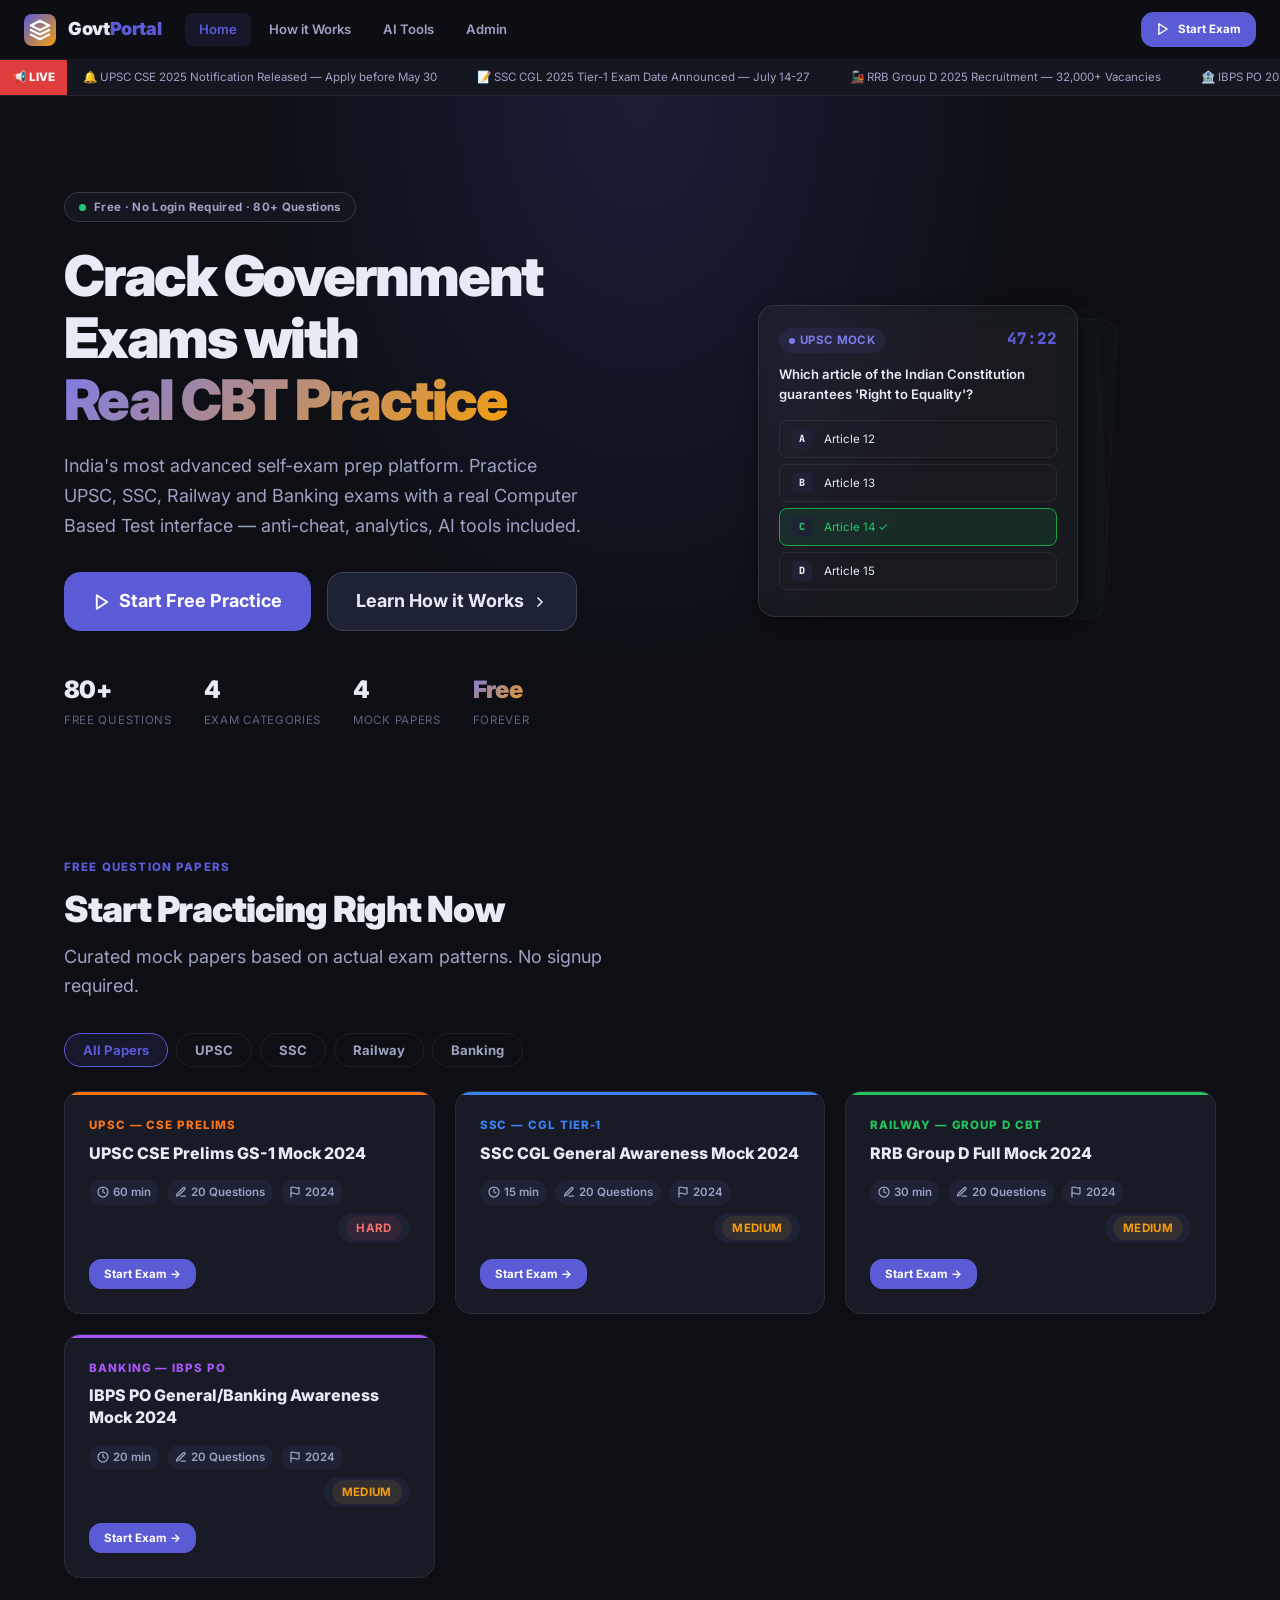
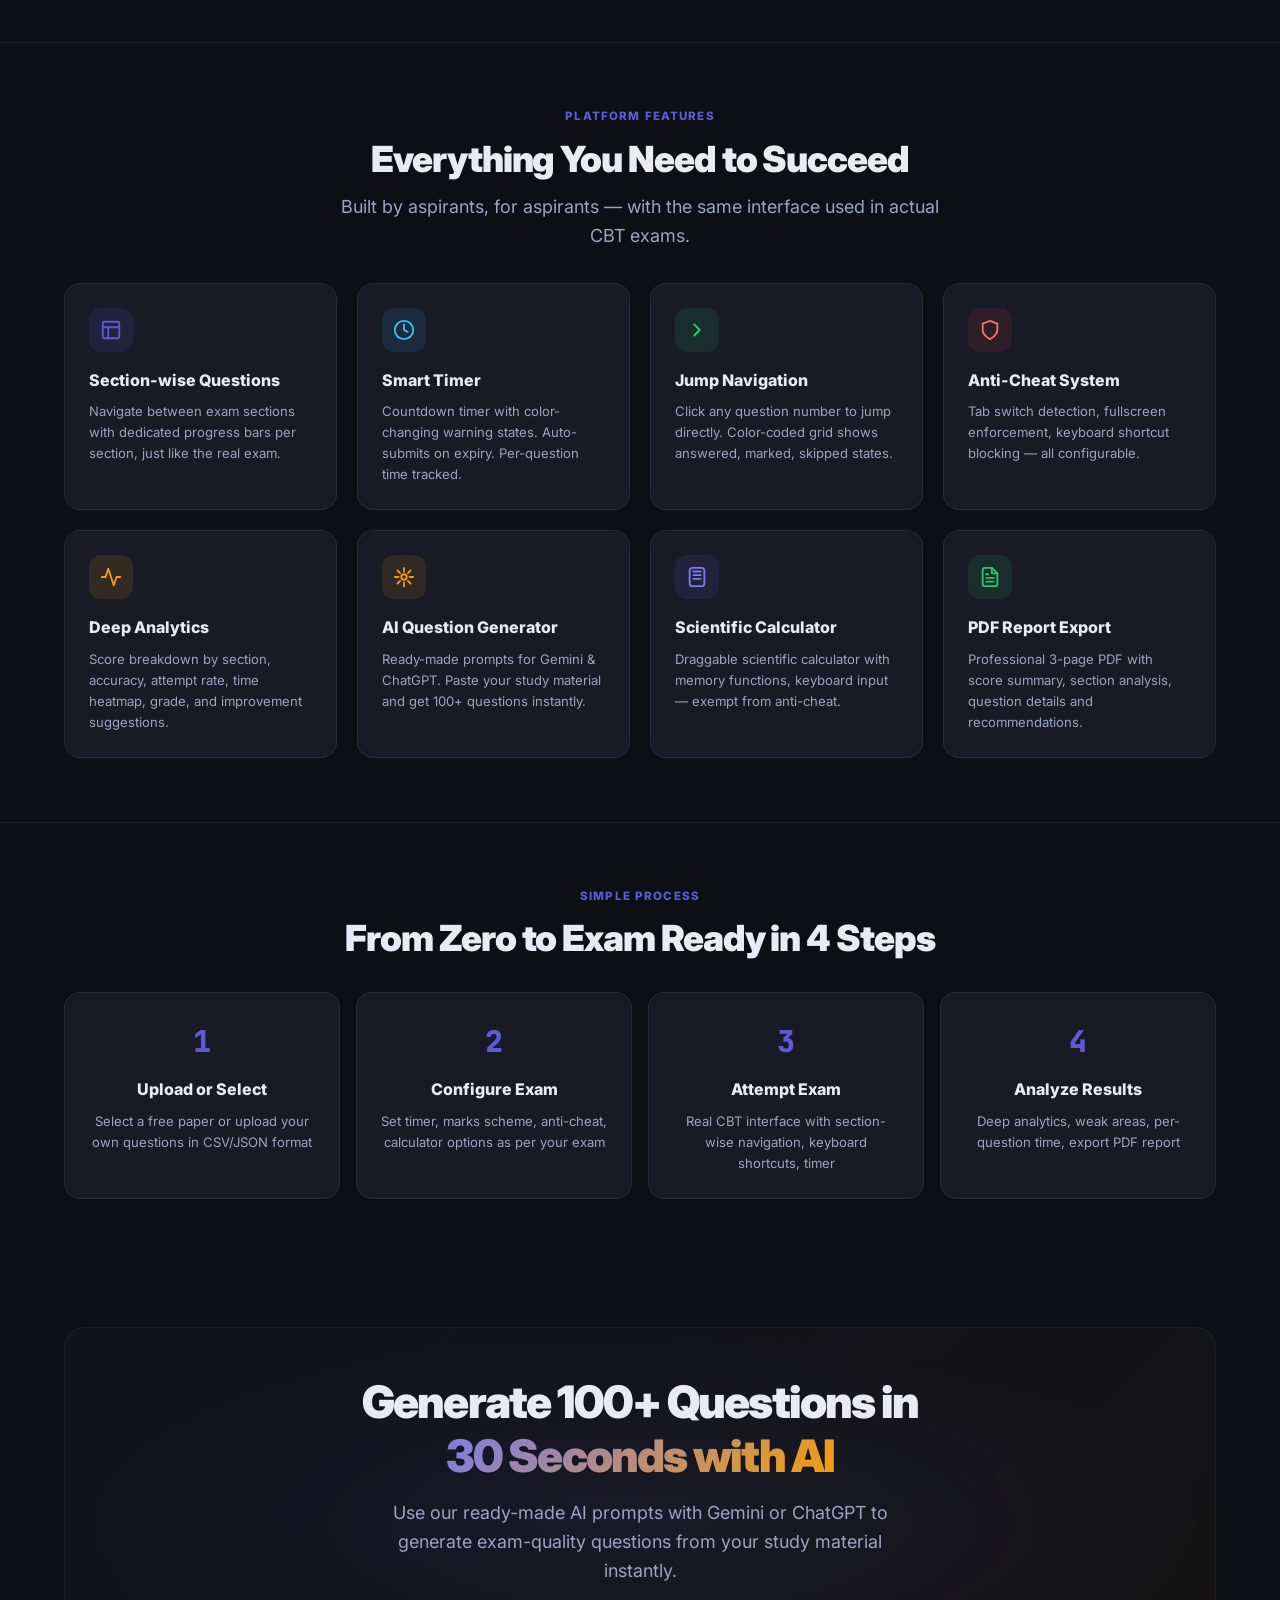
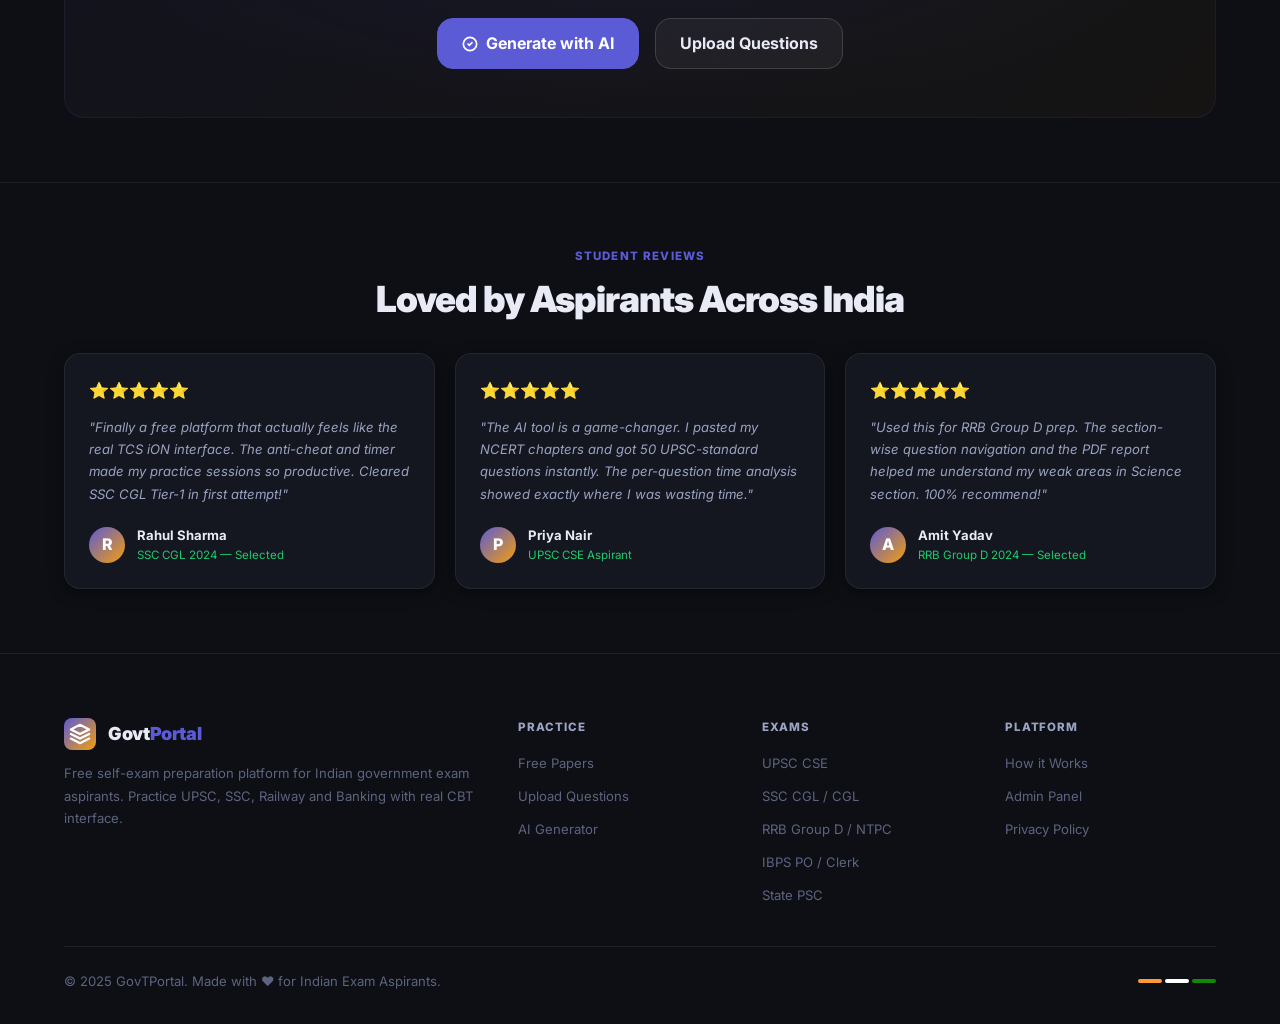
==== index.html @ 9bd10859 "Initial commit of GovTPortal v2" ====
<!DOCTYPE html>
<html lang="en">
<head>
<meta charset="UTF-8">
<meta name="viewport" content="width=device-width, initial-scale=1.0">
<title>GovTPortal — Free Exam Prep for UPSC, SSC, Railway & Banking</title>
<meta name="description" content="India's best self-exam preparation platform. Practice UPSC, SSC, Railway & Banking exams with real CBT interface, anti-cheat, analytics and AI-powered question generation.">
<link rel="preconnect" href="https://fonts.googleapis.com">
<link rel="preconnect" href="https://fonts.gstatic.com" crossorigin>
<link href="https://fonts.googleapis.com/css2?family=Inter:wght@300;400;500;600;700;800;900&family=JetBrains+Mono:wght@400;500&display=swap" rel="stylesheet">
<link rel="stylesheet" href="css/design-system.css">
<link rel="stylesheet" href="css/components.css">
<link rel="stylesheet" href="css/landing.css">
</head>
<body>
<!-- NAVBAR -->
<nav class="navbar" id="main-nav">
  <a href="index.html" class="navbar__logo">
    <div class="navbar__logo-mark">
      <svg viewBox="0 0 24 24" fill="none" stroke="white" stroke-width="2.5" stroke-linecap="round" stroke-linejoin="round"><path d="M12 2L2 7l10 5 10-5-10-5z"/><path d="M2 17l10 5 10-5"/><path d="M2 12l10 5 10-5"/></svg>
    </div>
    <span class="navbar__brand">Govt<span>Portal</span></span>
  </a>
  <nav class="navbar__links">
    <a href="index.html" class="navbar__link active">Home</a>
    <a href="onboarding.html" class="navbar__link">How it Works</a>
    <a href="ai-tools.html" class="navbar__link">AI Tools</a>
    <a href="admin.html" class="navbar__link">Admin</a>
  </nav>
  <div class="navbar__actions">
    <a href="exam-setup.html" class="btn btn-primary btn-sm">
      <svg width="14" height="14" viewBox="0 0 24 24" fill="none" stroke="currentColor" stroke-width="2.5" stroke-linecap="round" stroke-linejoin="round"><polygon points="5 3 19 12 5 21 5 3"/></svg>
      Start Exam
    </a>
  </div>
</nav>

<!-- TICKER -->
<div class="ticker-wrap" style="margin-top: var(--nav-h);">
  <span class="ticker-label">📢 LIVE</span>
  <div class="ticker-track" id="ticker-track">
    <span class="ticker-item">🔔 UPSC CSE 2025 Notification Released — Apply before May 30</span>
    <span class="ticker-item">📝 SSC CGL 2025 Tier-1 Exam Date Announced — July 14-27</span>
    <span class="ticker-item">🚂 RRB Group D 2025 Recruitment — 32,000+ Vacancies</span>
    <span class="ticker-item">🏦 IBPS PO 2025 Registration Open — Closes June 10</span>
    <span class="ticker-item">📚 New UPSC GS-1 Mock Paper Added — 25 Questions</span>
    <span class="ticker-item">⚡ AI Question Generator Update — Now supports Hindi prompt</span>
    <span class="ticker-item">🔔 UPSC CSE 2025 Notification Released — Apply before May 30</span>
    <span class="ticker-item">📝 SSC CGL 2025 Tier-1 Exam Date Announced — July 14-27</span>
    <span class="ticker-item">🚂 RRB Group D 2025 Recruitment — 32,000+ Vacancies</span>
    <span class="ticker-item">🏦 IBPS PO 2025 Registration Open — Closes June 10</span>
    <span class="ticker-item">📚 New UPSC GS-1 Mock Paper Added — 25 Questions</span>
    <span class="ticker-item">⚡ AI Question Generator Update — Now supports Hindi prompt</span>
  </div>
</div>

<!-- HERO -->
<section class="hero">
  <div class="hero__bg-glow"></div>
  <div class="container">
    <div class="hero__content">
      <div class="hero__pill">
        <span class="hero__pill-dot"></span>
        Free · No Login Required · 80+ Questions
      </div>
      <h1 class="hero__title">
        Crack Government Exams with<br>
        <span class="gradient-text">Real CBT Practice</span>
      </h1>
      <p class="hero__desc">
        India's most advanced self-exam prep platform. Practice UPSC, SSC, Railway and Banking exams with a real Computer Based Test interface — anti-cheat, analytics, AI tools included.
      </p>
      <div class="hero__actions">
        <a href="exam-setup.html" class="btn btn-primary btn-xl">
          <svg width="18" height="18" viewBox="0 0 24 24" fill="none" stroke="currentColor" stroke-width="2.5" stroke-linecap="round" stroke-linejoin="round"><polygon points="5 3 19 12 5 21 5 3"/></svg>
          Start Free Practice
        </a>
        <a href="onboarding.html" class="btn btn-secondary btn-xl">
          Learn How it Works
          <svg width="16" height="16" viewBox="0 0 24 24" fill="none" stroke="currentColor" stroke-width="2.5" stroke-linecap="round" stroke-linejoin="round"><path d="m9 18 6-6-6-6"/></svg>
        </a>
      </div>
      <div class="hero__stats stagger">
        <div class="hero__stat">
          <span class="hero__stat-value" id="stat-questions">80+</span>
          <span class="hero__stat-label">Free Questions</span>
        </div>
        <div class="hero__stat">
          <span class="hero__stat-value" id="stat-exams">4</span>
          <span class="hero__stat-label">Exam Categories</span>
        </div>
        <div class="hero__stat">
          <span class="hero__stat-value" id="stat-papers">4</span>
          <span class="hero__stat-label">Mock Papers</span>
        </div>
        <div class="hero__stat">
          <span class="hero__stat-value gradient-text">Free</span>
          <span class="hero__stat-label">Forever</span>
        </div>
      </div>
    </div>

    <!-- Mini exam preview (right side) -->
    <div class="hero__visual">
      <div class="hero__card-stack">
        <div class="card card-glass card-elevated mini-exam-card">
          <div class="mini-exam-card__header">
            <div>
              <div class="badge badge-primary badge-dot">UPSC Mock</div>
            </div>
            <span class="mini-timer">47:22</span>
          </div>
          <div class="mini-q-text">
            Which article of the Indian Constitution guarantees 'Right to Equality'?
          </div>
          <div class="mini-option">
            <span class="mini-option-key">A</span> Article 12
          </div>
          <div class="mini-option">
            <span class="mini-option-key">B</span> Article 13
          </div>
          <div class="mini-option selected">
            <span class="mini-option-key">C</span> Article 14 ✓
          </div>
          <div class="mini-option">
            <span class="mini-option-key">D</span> Article 15
          </div>
        </div>
        <div class="card card-glass"></div>
        <div class="card card-glass"></div>
      </div>
    </div>
  </div>
</section>

<!-- FREE PAPERS -->
<section class="papers-section" id="papers">
  <div class="container">
    <div class="section-header reveal">
      <div class="section-header__eyebrow">Free Question Papers</div>
      <h2 class="section-header__title">Start Practicing Right Now</h2>
      <p class="section-header__desc">Curated mock papers based on actual exam patterns. No signup required.</p>
    </div>

    <div class="category-tabs stagger" id="category-tabs">
      <button class="cat-tab active" data-cat="all">All Papers</button>
      <button class="cat-tab" data-cat="UPSC">UPSC</button>
      <button class="cat-tab" data-cat="SSC">SSC</button>
      <button class="cat-tab" data-cat="Railway">Railway</button>
      <button class="cat-tab" data-cat="Banking">Banking</button>
    </div>

    <div class="papers-grid" id="papers-grid"></div>
  </div>
</section>

<!-- FEATURES -->
<section class="features-section">
  <div class="container">
    <div class="section-header reveal" style="text-align:center; align-items:center;">
      <div class="section-header__eyebrow">Platform Features</div>
      <h2 class="section-header__title">Everything You Need to Succeed</h2>
      <p class="section-header__desc" style="max-width:600px">Built by aspirants, for aspirants — with the same interface used in actual CBT exams.</p>
    </div>
    <div class="features-grid stagger" id="features-grid"></div>
  </div>
</section>

<!-- HOW IT WORKS -->
<section class="how-section">
  <div class="container">
    <div class="section-header reveal" style="text-align:center;">
      <div class="section-header__eyebrow">Simple Process</div>
      <h2 class="section-header__title">From Zero to Exam Ready in 4 Steps</h2>
    </div>
    <div class="how-steps stagger">
      <div class="how-step">
        <div class="how-step__num">1</div>
        <div class="how-step__title">Upload or Select</div>
        <p class="how-step__desc">Select a free paper or upload your own questions in CSV/JSON format</p>
      </div>
      <div class="how-step">
        <div class="how-step__num">2</div>
        <div class="how-step__title">Configure Exam</div>
        <p class="how-step__desc">Set timer, marks scheme, anti-cheat, calculator options as per your exam</p>
      </div>
      <div class="how-step">
        <div class="how-step__num">3</div>
        <div class="how-step__title">Attempt Exam</div>
        <p class="how-step__desc">Real CBT interface with section-wise navigation, keyboard shortcuts, timer</p>
      </div>
      <div class="how-step">
        <div class="how-step__num">4</div>
        <div class="how-step__title">Analyze Results</div>
        <p class="how-step__desc">Deep analytics, weak areas, per-question time, export PDF report</p>
      </div>
    </div>
  </div>
</section>

<!-- AI BANNER -->
<div class="container">
  <div class="ai-banner reveal">
    <h2 class="ai-banner__title">
      Generate 100+ Questions in<br>
      <span class="gradient-text">30 Seconds with AI</span>
    </h2>
    <p class="ai-banner__desc">Use our ready-made AI prompts with Gemini or ChatGPT to generate exam-quality questions from your study material instantly.</p>
    <div class="ai-banner__actions">
      <a href="ai-tools.html" class="btn btn-primary btn-lg">
        <svg width="16" height="16" viewBox="0 0 24 24" fill="none" stroke="currentColor" stroke-width="2.5" stroke-linecap="round" stroke-linejoin="round"><circle cx="12" cy="12" r="10"/><path d="m9 12 2 2 4-4"/></svg>
        Generate with AI
      </a>
      <a href="exam-setup.html" class="btn btn-glass btn-lg">Upload Questions</a>
    </div>
  </div>
</div>

<!-- TESTIMONIALS -->
<section class="testimonials-section">
  <div class="container">
    <div class="section-header reveal" style="text-align:center;">
      <div class="section-header__eyebrow">Student Reviews</div>
      <h2 class="section-header__title">Loved by Aspirants Across India</h2>
    </div>
    <div class="testimonials-grid stagger">
      <div class="card card-elevated testimonial-card">
        <div class="testimonial-card__stars">⭐⭐⭐⭐⭐</div>
        <p class="testimonial-card__text">"Finally a free platform that actually feels like the real TCS iON interface. The anti-cheat and timer made my practice sessions so productive. Cleared SSC CGL Tier-1 in first attempt!"</p>
        <div class="testimonial-card__author">
          <div class="testimonial-card__avatar">R</div>
          <div>
            <div class="testimonial-card__name">Rahul Sharma</div>
            <div class="testimonial-card__exam">SSC CGL 2024 — Selected</div>
          </div>
        </div>
      </div>
      <div class="card card-elevated testimonial-card">
        <div class="testimonial-card__stars">⭐⭐⭐⭐⭐</div>
        <p class="testimonial-card__text">"The AI tool is a game-changer. I pasted my NCERT chapters and got 50 UPSC-standard questions instantly. The per-question time analysis showed exactly where I was wasting time."</p>
        <div class="testimonial-card__author">
          <div class="testimonial-card__avatar">P</div>
          <div>
            <div class="testimonial-card__name">Priya Nair</div>
            <div class="testimonial-card__exam">UPSC CSE Aspirant</div>
          </div>
        </div>
      </div>
      <div class="card card-elevated testimonial-card">
        <div class="testimonial-card__stars">⭐⭐⭐⭐⭐</div>
        <p class="testimonial-card__text">"Used this for RRB Group D prep. The section-wise question navigation and the PDF report helped me understand my weak areas in Science section. 100% recommend!"</p>
        <div class="testimonial-card__author">
          <div class="testimonial-card__avatar">A</div>
          <div>
            <div class="testimonial-card__name">Amit Yadav</div>
            <div class="testimonial-card__exam">RRB Group D 2024 — Selected</div>
          </div>
        </div>
      </div>
    </div>
  </div>
</section>

<!-- FOOTER -->
<footer class="site-footer">
  <div class="container">
    <div class="footer-grid">
      <div class="footer-brand">
        <a href="index.html" class="navbar__logo" style="margin-bottom: var(--sp-3);">
          <div class="navbar__logo-mark">
            <svg viewBox="0 0 24 24" fill="none" stroke="white" stroke-width="2.5" stroke-linecap="round" stroke-linejoin="round"><path d="M12 2L2 7l10 5 10-5-10-5z"/><path d="M2 17l10 5 10-5"/><path d="M2 12l10 5 10-5"/></svg>
          </div>
          <span class="navbar__brand">Govt<span>Portal</span></span>
        </a>
        <p class="footer-brand__desc">Free self-exam preparation platform for Indian government exam aspirants. Practice UPSC, SSC, Railway and Banking with real CBT interface.</p>
      </div>
      <div class="footer-col">
        <div class="footer-col__title">Practice</div>
        <div class="footer-col__links">
          <a href="index.html#papers" class="footer-col__link">Free Papers</a>
          <a href="exam-setup.html" class="footer-col__link">Upload Questions</a>
          <a href="ai-tools.html" class="footer-col__link">AI Generator</a>
        </div>
      </div>
      <div class="footer-col">
        <div class="footer-col__title">Exams</div>
        <div class="footer-col__links">
          <a href="#" class="footer-col__link">UPSC CSE</a>
          <a href="#" class="footer-col__link">SSC CGL / CGL</a>
          <a href="#" class="footer-col__link">RRB Group D / NTPC</a>
          <a href="#" class="footer-col__link">IBPS PO / Clerk</a>
          <a href="#" class="footer-col__link">State PSC</a>
        </div>
      </div>
      <div class="footer-col">
        <div class="footer-col__title">Platform</div>
        <div class="footer-col__links">
          <a href="onboarding.html" class="footer-col__link">How it Works</a>
          <a href="admin.html" class="footer-col__link">Admin Panel</a>
          <a href="#" class="footer-col__link">Privacy Policy</a>
        </div>
      </div>
    </div>
    <div class="footer-bottom">
      <span>© 2025 GovTPortal. Made with ❤️ for Indian Exam Aspirants.</span>
      <div class="footer-tricolor">
        <span style="background:#FF9933;"></span>
        <span style="background:white;"></span>
        <span style="background:#138808;"></span>
      </div>
    </div>
  </div>
</footer>

<!-- Scripts -->
<script src="js/core/store.js"></script>
<script src="js/core/utils.js"></script>
<script src="js/data/sample-papers.js"></script>
<script>
// ── LANDING PAGE CONTROLLER ──────────────────────────────────
(function() {
  initNavbarScroll();
  initReveal();

  const FEATURES = [
    { icon: `<svg width="22" height="22" viewBox="0 0 24 24" fill="none" stroke="currentColor" stroke-width="2" stroke-linecap="round" stroke-linejoin="round"><rect x="3" y="3" width="18" height="18" rx="2"/><path d="M3 9h18M9 21V9"/></svg>`, color: 'var(--c-primary-soft)', iconColor: 'var(--c-primary)', title: 'Section-wise Questions', desc: 'Navigate between exam sections with dedicated progress bars per section, just like the real exam.' },
    { icon: `<svg width="22" height="22" viewBox="0 0 24 24" fill="none" stroke="currentColor" stroke-width="2" stroke-linecap="round" stroke-linejoin="round"><circle cx="12" cy="12" r="10"/><polyline points="12 6 12 12 16 14"/></svg>`, color: 'var(--c-info-soft)', iconColor: 'var(--c-info)', title: 'Smart Timer', desc: 'Countdown timer with color-changing warning states. Auto-submits on expiry. Per-question time tracked.' },
    { icon: `<svg width="22" height="22" viewBox="0 0 24 24" fill="none" stroke="currentColor" stroke-width="2" stroke-linecap="round" stroke-linejoin="round"><path d="m9 18 6-6-6-6"/></svg>`, color: 'var(--c-success-soft)', iconColor: 'var(--c-success-light)', title: 'Jump Navigation', desc: 'Click any question number to jump directly. Color-coded grid shows answered, marked, skipped states.' },
    { icon: `<svg width="22" height="22" viewBox="0 0 24 24" fill="none" stroke="currentColor" stroke-width="2" stroke-linecap="round" stroke-linejoin="round"><path d="M12 22s8-4 8-10V5l-8-3-8 3v7c0 6 8 10 8 10z"/></svg>`, color: 'var(--c-danger-soft)', iconColor: 'var(--c-danger-light)', title: 'Anti-Cheat System', desc: 'Tab switch detection, fullscreen enforcement, keyboard shortcut blocking — all configurable.' },
    { icon: `<svg width="22" height="22" viewBox="0 0 24 24" fill="none" stroke="currentColor" stroke-width="2" stroke-linecap="round" stroke-linejoin="round"><polyline points="22 12 18 12 15 21 9 3 6 12 2 12"/></svg>`, color: 'var(--c-accent-soft)', iconColor: 'var(--c-accent)', title: 'Deep Analytics', desc: 'Score breakdown by section, accuracy, attempt rate, time heatmap, grade, and improvement suggestions.' },
    { icon: `<svg width="22" height="22" viewBox="0 0 24 24" fill="none" stroke="currentColor" stroke-width="2" stroke-linecap="round" stroke-linejoin="round"><circle cx="12" cy="12" r="3"/><path d="M12 2v4M12 18v4M4.93 4.93l2.83 2.83M16.24 16.24l2.83 2.83M2 12h4M18 12h4M4.93 19.07l2.83-2.83M16.24 7.76l2.83-2.83"/></svg>`, color: 'var(--c-warn-soft)', iconColor: 'var(--c-warn)', title: 'AI Question Generator', desc: 'Ready-made prompts for Gemini & ChatGPT. Paste your study material and get 100+ questions instantly.' },
    { icon: `<svg width="22" height="22" viewBox="0 0 24 24" fill="none" stroke="currentColor" stroke-width="2" stroke-linecap="round" stroke-linejoin="round"><rect x="4" y="2" width="16" height="20" rx="3"/><line x1="8" y1="6" x2="16" y2="6"/><line x1="8" y1="10" x2="16" y2="10"/><line x1="8" y1="14" x2="16" y2="14"/></svg>`, color: 'var(--c-primary-soft)', iconColor: 'var(--c-primary-light)', title: 'Scientific Calculator', desc: 'Draggable scientific calculator with memory functions, keyboard input — exempt from anti-cheat.' },
    { icon: `<svg width="22" height="22" viewBox="0 0 24 24" fill="none" stroke="currentColor" stroke-width="2" stroke-linecap="round" stroke-linejoin="round"><path d="M14 2H6a2 2 0 0 0-2 2v16a2 2 0 0 0 2 2h12a2 2 0 0 0 2-2V8z"/><polyline points="14 2 14 8 20 8"/><line x1="16" y1="13" x2="8" y2="13"/><line x1="16" y1="17" x2="8" y2="17"/><polyline points="10 9 9 9 8 9"/></svg>`, color: 'var(--c-success-soft)', iconColor: 'var(--c-success-light)', title: 'PDF Report Export', desc: 'Professional 3-page PDF with score summary, section analysis, question details and recommendations.' },
  ];

  // Render features
  const fg = document.getElementById('features-grid');
  FEATURES.forEach(f => {
    fg.innerHTML += `
      <div class="feature-card">
        <div class="feature-card__icon" style="background:${f.color}; color:${f.iconColor}">${f.icon}</div>
        <div class="feature-card__title">${f.title}</div>
        <p class="feature-card__desc">${f.desc}</p>
      </div>`;
  });

  // Render papers
  const pg = document.getElementById('papers-grid');
  function renderPapers(cat) {
    const papers = cat === 'all' ? SAMPLE_PAPERS : SAMPLE_PAPERS.filter(p => p.category === cat);
    pg.innerHTML = papers.map(p => `
      <div class="paper-card" style="--paper-color:${p.color}" onclick="startPaper('${p.id}')">
        <div class="paper-card__category">${p.category} — ${p.subcategory}</div>
        <div class="paper-card__title">${p.title}</div>
        <div class="paper-card__meta">
          <span class="paper-card__chip">
            <svg width="12" height="12" viewBox="0 0 24 24" fill="none" stroke="currentColor" stroke-width="2.5" stroke-linecap="round" stroke-linejoin="round"><circle cx="12" cy="12" r="10"/><polyline points="12 6 12 12 16 14"/></svg>
            ${p.duration} min
          </span>
          <span class="paper-card__chip">
            <svg width="12" height="12" viewBox="0 0 24 24" fill="none" stroke="currentColor" stroke-width="2.5" stroke-linecap="round" stroke-linejoin="round"><path d="M12 20h9"/><path d="M16.5 3.5a2.121 2.121 0 0 1 3 3L7 19l-4 1 1-4L16.5 3.5z"/></svg>
            ${p.totalQuestions} Questions
          </span>
          <span class="paper-card__chip">
            <svg width="12" height="12" viewBox="0 0 24 24" fill="none" stroke="currentColor" stroke-width="2.5" stroke-linecap="round" stroke-linejoin="round"><path d="M4 15s1-1 4-1 5 2 8 2 4-1 4-1V3s-1 1-4 1-5-2-8-2-4 1-4 1z"/><line x1="4" y1="22" x2="4" y2="15"/></svg>
            ${p.year}
          </span>
          <span class="paper-card__chip" style="margin-left:auto;">
            <span class="badge ${p.difficulty==='Hard'?'badge-danger':p.difficulty==='Medium'?'badge-warn':'badge-success'}">${p.difficulty}</span>
          </span>
        </div>
        <button class="btn btn-primary btn-sm" style="margin-top:var(--sp-2)">Start Exam →</button>
      </div>`).join('');
  }
  renderPapers('all');

  // Category tabs
  document.querySelectorAll('.cat-tab').forEach(btn => {
    btn.addEventListener('click', () => {
      document.querySelectorAll('.cat-tab').forEach(b => b.classList.remove('active'));
      btn.classList.add('active');
      renderPapers(btn.dataset.cat);
    });
  });

  // Stats counter animation
  const statEls = document.querySelectorAll('.hero__stat-value[id]');
  setTimeout(() => {
    animateCount(document.getElementById('stat-questions'), 0, 80, 1500, '+');
    animateCount(document.getElementById('stat-exams'), 0, 4, 800);
    animateCount(document.getElementById('stat-papers'), 0, 4, 800);
  }, 400);

  window.startPaper = function(paperId) {
    const paper = SAMPLE_PAPERS.find(p => p.id === paperId);
    if (!paper) return;
    Store.setConfig({
      examTitle:      paper.title,
      duration:       paper.duration,
      marksCorrect:   paper.marksCorrect,
      marksNegative:  paper.marksNegative,
      totalMarks:     paper.totalQuestions * paper.marksCorrect,
      category:       paper.category,
      year:           paper.year,
      examId:         paper.id,
      source:         'library',
    });
    Store.setQuestions(paper.questions);
    Store.clearExamState();
    window.location.href = 'exam-lobby.html';
  };
})();
</script>
</body>
</html>
---- css/design-system.css ----
/* ============================================================
   GovTPortal v2 — Design System
   Core tokens, resets, utilities, animations
   ============================================================ */

/* ── Google Font ── */
@import url('https://fonts.googleapis.com/css2?family=Inter:wght@300;400;500;600;700;800;900&family=JetBrains+Mono:wght@400;500&display=swap');

/* ── CSS Custom Properties ── */
:root {
  /* Palette — Dark Mode First */
  --c-bg-base:       #0d0f14;
  --c-bg-elevated:   #141720;
  --c-bg-surface:    #181b26;
  --c-bg-overlay:    #1e2235;

  /* Primary — Electric Indigo */
  --c-primary:       #5b5bd6;
  --c-primary-light: #7c7ce8;
  --c-primary-soft:  rgba(91,91,214,0.12);

  /* Accent — Amber */
  --c-accent:        #f59e0b;
  --c-accent-soft:   rgba(245,158,11,0.12);

  /* Success */
  --c-success:       #16a34a;
  --c-success-light: #22c96e;
  --c-success-soft:  rgba(34,201,110,0.1);

  /* Danger */
  --c-danger:        #e03e3e;
  --c-danger-light:  #f87171;
  --c-danger-soft:   rgba(224,62,62,0.1);

  /* Warning */
  --c-warn:          #f59e0b;
  --c-warn-soft:     rgba(245,158,11,0.1);

  /* Info */
  --c-info:          #38bdf8;
  --c-info-soft:     rgba(56,189,248,0.1);

  /* Text */
  --c-text-primary:   #e8eaf6;
  --c-text-secondary: #9ba3c2;
  --c-text-tertiary:  #5c6480;

  /* Borders */
  --c-border:        rgba(255,255,255,0.07);
  --c-border-strong: rgba(255,255,255,0.14);

  /* Typography */
  --font-sans: 'Inter', -apple-system, BlinkMacSystemFont, 'Segoe UI', sans-serif;
  --font-mono: 'JetBrains Mono', 'Fira Code', 'Cascadia Code', monospace;

  /* Type Scale */
  --ts-xs:   0.72rem;
  --ts-sm:   0.82rem;
  --ts-base: 0.9rem;
  --ts-md:   1rem;
  --ts-lg:   1.125rem;
  --ts-xl:   1.25rem;
  --ts-2xl:  1.5rem;
  --ts-3xl:  1.875rem;
  --ts-4xl:  2.25rem;
  --ts-5xl:  3rem;

  /* Spacing (4px base) */
  --sp-1: 4px;  --sp-2: 8px;  --sp-3: 12px; --sp-4: 16px;
  --sp-5: 20px; --sp-6: 24px; --sp-8: 32px; --sp-10: 40px;
  --sp-12: 48px; --sp-14: 56px; --sp-16: 64px;

  /* Radius */
  --r-xs:   3px;
  --r-sm:   6px;
  --r-md:   8px;
  --r-lg:   12px;
  --r-xl:   16px;
  --r-2xl:  20px;
  --r-full: 9999px;

  /* Shadows */
  --shadow-sm:  0 1px 3px rgba(0,0,0,0.4);
  --shadow-md:  0 4px 16px rgba(0,0,0,0.45);
  --shadow-lg:  0 8px 32px rgba(0,0,0,0.55);
  --shadow-xl:  0 16px 48px rgba(0,0,0,0.65);
  --shadow-glow: 0 0 40px rgba(91,91,214,0.25);

  /* Transitions */
  --t-fast:   0.15s;
  --t-base:   0.25s;
  --t-slow:   0.4s;
  --ease-out: cubic-bezier(0.16, 1, 0.3, 1);

  /* Navbar height */
  --nav-h: 60px;
}

/* ── RESET ── */
*, *::before, *::after { box-sizing: border-box; margin: 0; padding: 0; }

html {
  font-size: 16px;
  scroll-behavior: smooth;
  -webkit-text-size-adjust: 100%;
}

body {
  font-family: var(--font-sans);
  background: var(--c-bg-base);
  color: var(--c-text-primary);
  line-height: 1.6;
  -webkit-font-smoothing: antialiased;
  -moz-osx-font-smoothing: grayscale;
  overflow-x: hidden;
}

a { color: inherit; text-decoration: none; }
button { font-family: inherit; }
img, svg { display: block; max-width: 100%; }
ul, ol { list-style: none; }
input, textarea, select { font-family: inherit; }

/* ── TYPOGRAPHY ── */
h1, h2, h3, h4, h5, h6 {
  font-weight: 800;
  line-height: 1.2;
  letter-spacing: -0.02em;
  color: var(--c-text-primary);
}
p { color: var(--c-text-secondary); }
code, pre {
  font-family: var(--font-mono);
  font-size: 0.875em;
  color: var(--c-accent);
}
pre {
  white-space: pre-wrap;
  word-break: break-word;
  color: var(--c-text-secondary);
}

/* ── GRADIENT TEXT ── */
.gradient-text {
  background: linear-gradient(135deg, var(--c-primary-light), var(--c-accent));
  -webkit-background-clip: text;
  background-clip: text;
  -webkit-text-fill-color: transparent;
}

/* ── CONTAINER ── */
.container { max-width: 1200px; margin: 0 auto; padding: 0 var(--sp-6); }

/* ── SCROLLBAR ── */
::-webkit-scrollbar { width: 6px; height: 6px; }
::-webkit-scrollbar-track { background: var(--c-bg-elevated); }
::-webkit-scrollbar-thumb { background: rgba(91,91,214,0.35); border-radius: var(--r-full); }
::-webkit-scrollbar-thumb:hover { background: var(--c-primary); }

/* ── REVEAL ANIMATIONS ── */
.reveal {
  opacity: 0;
  transform: translateY(24px);
  transition: opacity 0.6s var(--ease-out), transform 0.6s var(--ease-out);
}
.reveal.visible { opacity: 1; transform: none; }

.stagger { opacity: 0; transform: translateY(20px); transition: opacity 0.5s var(--ease-out), transform 0.5s var(--ease-out); }
.stagger.visible { opacity: 1; transform: none; }
.stagger.visible > * { animation: staggerIn 0.4s var(--ease-out) both; }
.stagger.visible > *:nth-child(1) { animation-delay: 0ms; }
.stagger.visible > *:nth-child(2) { animation-delay: 80ms; }
.stagger.visible > *:nth-child(3) { animation-delay: 160ms; }
.stagger.visible > *:nth-child(4) { animation-delay: 240ms; }
.stagger.visible > *:nth-child(5) { animation-delay: 320ms; }
.stagger.visible > *:nth-child(6) { animation-delay: 400ms; }
.stagger.visible > *:nth-child(n+7) { animation-delay: 480ms; }

/* ── KEYFRAMES ── */
@keyframes fadeInUp {
  from { opacity: 0; transform: translateY(16px); }
  to   { opacity: 1; transform: none; }
}
@keyframes fadeIn {
  from { opacity: 0; }
  to   { opacity: 1; }
}
@keyframes staggerIn {
  from { opacity: 0; transform: translateY(12px); }
  to   { opacity: 1; transform: none; }
}
@keyframes pulse {
  0%, 100% { opacity: 1; }
  50%       { opacity: 0.5; }
}
@keyframes shake {
  0%, 100% { transform: translateX(0); }
  20%       { transform: translateX(-8px); }
  40%       { transform: translateX(8px); }
  60%       { transform: translateX(-6px); }
  80%       { transform: translateX(6px); }
}
@keyframes spin {
  to { transform: rotate(360deg); }
}
@keyframes tickerScroll {
  0%   { transform: translateX(0); }
  100% { transform: translateX(-50%); }
}
@keyframes glow-pulse {
  0%, 100% { opacity: 0.6; }
  50%       { opacity: 1; }
}

/* ── UTILITY ── */
.hidden  { display: none !important; }
.sr-only { position: absolute; width: 1px; height: 1px; overflow: hidden; clip: rect(0,0,0,0); white-space: nowrap; }
.w-full  { width: 100%; }
.text-center { text-align: center; }
.flex { display: flex; }
.flex-col { flex-direction: column; }
.items-center { align-items: center; }
.gap-3 { gap: var(--sp-3); }
.gap-4 { gap: var(--sp-4); }
.mt-4 { margin-top: var(--sp-4); }
.mb-4 { margin-bottom: var(--sp-4); }

/* ── PROGRESS RING ── (for timer) */
.progress-ring__bg   { fill: none; stroke: rgba(255,255,255,0.07); }
.progress-ring__fill {
  fill: none;
  stroke: var(--c-primary);
  stroke-linecap: round;
  transition: stroke-dashoffset 1s linear, stroke 0.5s;
}
---- css/components.css ----
/* ============================================================
   GovTPortal v2 — Component Library
   Navbar, buttons, cards, forms, badges, tables, modals, etc.
   ============================================================ */

/* ── NAVBAR ─────────────────────────────────────────────────── */
.navbar {
  position: fixed;
  top: 0; left: 0; right: 0;
  height: var(--nav-h);
  display: flex;
  align-items: center;
  padding: 0 var(--sp-6);
  gap: var(--sp-6);
  background: rgba(13,15,20,0.85);
  backdrop-filter: blur(14px);
  -webkit-backdrop-filter: blur(14px);
  border-bottom: 1px solid var(--c-border);
  z-index: 100;
  transition: background var(--t-base), box-shadow var(--t-base);
}
.navbar.scrolled {
  background: rgba(13,15,20,0.96);
  box-shadow: 0 1px 24px rgba(0,0,0,0.5);
}
.navbar__logo {
  display: flex;
  align-items: center;
  gap: var(--sp-3);
  text-decoration: none;
  flex-shrink: 0;
}
.navbar__logo-mark {
  width: 32px; height: 32px;
  background: linear-gradient(135deg, var(--c-primary), var(--c-accent));
  border-radius: var(--r-md);
  display: flex; align-items: center; justify-content: center;
  padding: 5px;
}
.navbar__brand {
  font-size: var(--ts-lg);
  font-weight: 900;
  color: var(--c-text-primary);
  letter-spacing: -0.02em;
}
.navbar__brand span { color: var(--c-primary); }

.navbar__links {
  display: flex;
  align-items: center;
  gap: var(--sp-1);
  flex: 1;
}
.navbar__link {
  padding: 6px 14px;
  font-size: var(--ts-sm);
  font-weight: 600;
  color: var(--c-text-secondary);
  border-radius: var(--r-md);
  transition: color var(--t-fast), background var(--t-fast);
}
.navbar__link:hover { color: var(--c-text-primary); background: var(--c-bg-overlay); }
.navbar__link.active { color: var(--c-primary); background: var(--c-primary-soft); }
.navbar__actions { display: flex; align-items: center; gap: var(--sp-3); margin-left: auto; }

/* ── BUTTONS ─────────────────────────────────────────────────── */
.btn {
  display: inline-flex;
  align-items: center;
  justify-content: center;
  gap: var(--sp-2);
  padding: 9px 18px;
  border-radius: var(--r-lg);
  font-family: var(--font-sans);
  font-size: var(--ts-sm);
  font-weight: 700;
  cursor: pointer;
  border: 1.5px solid transparent;
  text-decoration: none;
  transition: all var(--t-fast);
  white-space: nowrap;
  flex-shrink: 0;
  position: relative;
  overflow: hidden;
}
.btn:disabled { opacity: 0.45; cursor: not-allowed; pointer-events: none; }
.btn:active { transform: scale(0.97); }

/* Variants */
.btn-primary  { background: var(--c-primary); color: #fff; border-color: var(--c-primary); }
.btn-primary:hover { background: var(--c-primary-light); border-color: var(--c-primary-light); box-shadow: 0 0 20px rgba(91,91,214,0.4); }

.btn-secondary { background: var(--c-bg-overlay); color: var(--c-text-primary); border-color: var(--c-border-strong); }
.btn-secondary:hover { background: var(--c-bg-elevated); border-color: var(--c-primary); }

.btn-danger  { background: var(--c-danger); color: #fff; border-color: var(--c-danger); }
.btn-danger:hover { opacity: 0.85; }

.btn-warn    { background: rgba(245,158,11,0.15); color: var(--c-warn); border-color: rgba(245,158,11,0.3); }
.btn-warn:hover { background: rgba(245,158,11,0.25); }

.btn-ghost   { background: transparent; color: var(--c-text-secondary); border-color: transparent; }
.btn-ghost:hover { background: var(--c-bg-overlay); color: var(--c-text-primary); }

.btn-glass {
  background: rgba(255,255,255,0.05);
  backdrop-filter: blur(8px);
  color: var(--c-text-primary);
  border-color: var(--c-border-strong);
}
.btn-glass:hover { background: rgba(255,255,255,0.1); }

/* AI Buttons */
.btn-gemini {
  background: linear-gradient(135deg, #4285f4, #0f9d58, #f4b400, #db4437);
  background-size: 300% 300%;
  animation: gemini-shift 4s ease infinite;
  color: #fff;
  border-color: transparent;
}
.btn-gemini:hover { opacity: 0.9; box-shadow: 0 0 20px rgba(66,133,244,0.4); }
@keyframes gemini-shift {
  0%   { background-position: 0% 50%; }
  50%  { background-position: 100% 50%; }
  100% { background-position: 0% 50%; }
}

.btn-chatgpt {
  background: #10a37f;
  color: #fff;
  border-color: #10a37f;
}
.btn-chatgpt:hover { background: #0d8f6f; box-shadow: 0 0 20px rgba(16,163,127,0.4); }

/* Sizes */
.btn-xs  { padding: 4px 10px; font-size: var(--ts-xs); border-radius: var(--r-sm); }
.btn-sm  { padding: 7px 14px; font-size: var(--ts-xs); }
.btn-lg  { padding: 12px 24px; font-size: var(--ts-md); border-radius: var(--r-xl); }
.btn-xl  { padding: 14px 28px; font-size: var(--ts-lg); border-radius: var(--r-xl); }

/* ── CARDS ─────────────────────────────────────────────────────── */
.card {
  background: var(--c-bg-surface);
  border: 1px solid var(--c-border);
  border-radius: var(--r-xl);
  padding: var(--sp-6);
  transition: border-color var(--t-base), box-shadow var(--t-base);
}
.card-elevated {
  background: var(--c-bg-elevated);
  box-shadow: var(--shadow-md);
}
.card-glass {
  background: rgba(255,255,255,0.03);
  backdrop-filter: blur(12px);
  border-color: rgba(255,255,255,0.1);
}
.card:hover { border-color: var(--c-border-strong); }
.card-accent-left { border-left: 3px solid var(--c-primary); }

/* ── BADGES ──────────────────────────────────────────────────────── */
.badge {
  display: inline-flex;
  align-items: center;
  gap: 5px;
  padding: 3px 10px;
  border-radius: var(--r-full);
  font-size: var(--ts-xs);
  font-weight: 700;
  letter-spacing: 0.03em;
  text-transform: uppercase;
}
.badge-primary  { background: var(--c-primary-soft); color: var(--c-primary-light); }
.badge-success  { background: var(--c-success-soft); color: var(--c-success-light); }
.badge-danger   { background: var(--c-danger-soft);  color: var(--c-danger-light);  }
.badge-warn     { background: var(--c-warn-soft);    color: var(--c-warn);          }
.badge-info     { background: var(--c-info-soft);    color: var(--c-info);          }
.badge-accent   { background: var(--c-accent-soft);  color: var(--c-accent);        }
.badge-neutral  { background: var(--c-bg-overlay);   color: var(--c-text-secondary);}

.badge-dot::before {
  content: '';
  width: 6px; height: 6px;
  border-radius: 50%;
  background: currentColor;
  animation: pulse 2s ease infinite;
}

/* ── FORMS ── */
.form-group { display: flex; flex-direction: column; gap: var(--sp-2); }
.form-label { font-size: var(--ts-sm); font-weight: 700; color: var(--c-text-secondary); }
.form-hint  { font-size: var(--ts-xs); color: var(--c-text-tertiary); }

.input, .textarea, .select {
  background: var(--c-bg-elevated);
  border: 1.5px solid var(--c-border);
  border-radius: var(--r-lg);
  padding: var(--sp-3) var(--sp-4);
  color: var(--c-text-primary);
  font-family: var(--font-sans);
  font-size: var(--ts-base);
  transition: border-color var(--t-fast), box-shadow var(--t-fast);
  width: 100%;
}
.input:focus, .textarea:focus, .select:focus {
  border-color: var(--c-primary);
  box-shadow: 0 0 0 3px rgba(91,91,214,0.2);
  outline: none;
}
.input::placeholder, .textarea::placeholder { color: var(--c-text-tertiary); }
.textarea { resize: vertical; min-height: 120px; }
.select { cursor: pointer; }
.select option { background: var(--c-bg-elevated); }

/* ── TOGGLE ──────────────────────────────────────────────────────── */
.toggle { display: inline-block; cursor: pointer; position: relative; }
.toggle input { position: absolute; opacity: 0; width: 0; height: 0; }
.toggle__track {
  width: 44px; height: 24px;
  background: var(--c-bg-overlay);
  border: 1.5px solid var(--c-border-strong);
  border-radius: var(--r-full);
  position: relative;
  transition: background var(--t-fast), border-color var(--t-fast);
}
.toggle__thumb {
  width: 18px; height: 18px;
  background: var(--c-text-tertiary);
  border-radius: 50%;
  position: absolute;
  top: 2px; left: 2px;
  transition: transform var(--t-fast), background var(--t-fast);
}
.toggle input:checked ~ .toggle__track { background: var(--c-primary-soft); border-color: var(--c-primary); }
.toggle input:checked ~ .toggle__track .toggle__thumb { transform: translateX(20px); background: var(--c-primary); }

/* ── PROGRESS BAR ───────────────────────────────────────────────── */
.progress-bar {
  height: 6px;
  background: var(--c-bg-overlay);
  border-radius: var(--r-full);
  overflow: hidden;
}
.progress-bar__fill {
  height: 100%;
  border-radius: var(--r-full);
  background: var(--c-primary);
  transition: width 0.5s var(--ease-out);
}
.progress-bar__fill.gradient {
  background: linear-gradient(90deg, var(--c-primary), var(--c-accent));
}

/* ── DROP ZONE ───────────────────────────────────────────────────── */
.drop-zone {
  border: 2px dashed var(--c-border-strong);
  border-radius: var(--r-xl);
  padding: var(--sp-10);
  text-align: center;
  cursor: pointer;
  transition: border-color var(--t-fast), background var(--t-fast);
  position: relative;
}
.drop-zone:hover, .drop-zone.drag-over {
  border-color: var(--c-primary);
  background: var(--c-primary-soft);
}
.drop-zone input[type="file"] {
  position: absolute; inset: 0;
  opacity: 0; width: 100%; height: 100%; cursor: pointer;
}
.drop-zone__icon { margin: 0 auto var(--sp-3); width: 44px; height: 44px; background: var(--c-primary-soft); border-radius: 50%; display: flex; align-items: center; justify-content: center; }
.drop-zone__title { font-size: var(--ts-md); font-weight: 700; margin-bottom: var(--sp-2); }
.drop-zone__hint { font-size: var(--ts-sm); color: var(--c-text-tertiary); }

/* ── CODE BOX ─────────────────────────────────────────────────────── */
.code-box {
  background: #0a0c10;
  border: 1px solid var(--c-border);
  border-radius: var(--r-lg);
  overflow: hidden;
}
.code-box__header {
  display: flex; align-items: center; justify-content: space-between;
  padding: var(--sp-3) var(--sp-4);
  background: var(--c-bg-elevated);
  border-bottom: 1px solid var(--c-border);
}
.code-box__title { font-size: var(--ts-xs); font-weight: 700; color: var(--c-text-secondary); }
.code-box pre {
  padding: var(--sp-4);
  font-size: var(--ts-xs);
  color: #a9b1d6;
  overflow-x: auto;
}

/* ── TAB GROUP ─────────────────────────────────────────────────────── */
.tab-group {
  display: flex;
  gap: 2px;
  background: var(--c-bg-elevated);
  border: 1px solid var(--c-border);
  border-radius: var(--r-lg);
  padding: 3px;
  flex-wrap: wrap;
}
.tab-btn {
  padding: 6px 14px;
  border-radius: var(--r-md);
  font-size: var(--ts-sm);
  font-weight: 600;
  color: var(--c-text-secondary);
  cursor: pointer;
  border: none;
  background: none;
  font-family: var(--font-sans);
  transition: all var(--t-fast);
  white-space: nowrap;
}
.tab-btn:hover:not(.active) { color: var(--c-text-primary); background: var(--c-bg-overlay); }
.tab-btn.active { background: var(--c-primary); color: #fff; }

/* ── STEPPER ─────────────────────────────────────────────────────── */
.stepper {
  display: flex;
  align-items: center;
  gap: 0;
  margin-bottom: var(--sp-10);
  overflow-x: auto;
}
.step {
  display: flex; align-items: center; gap: var(--sp-2);
  position: relative; flex: 1;
}
.step:not(:last-child)::after {
  content: '';
  display: block;
  flex: 1;
  height: 2px;
  background: var(--c-border);
  margin: 0 var(--sp-2);
  transition: background var(--t-base);
}
.step.completed:not(:last-child)::after { background: var(--c-primary); }
.step__dot {
  width: 32px; height: 32px;
  border-radius: 50%;
  background: var(--c-bg-overlay);
  border: 2px solid var(--c-border);
  display: flex; align-items: center; justify-content: center;
  font-size: var(--ts-sm); font-weight: 800;
  color: var(--c-text-tertiary);
  flex-shrink: 0;
  transition: all var(--t-base);
}
.step.active .step__dot { background: var(--c-primary); border-color: var(--c-primary); color: white; }
.step.completed .step__dot { background: var(--c-success); border-color: var(--c-success); color: white; }
.step__label { font-size: var(--ts-xs); font-weight: 700; color: var(--c-text-tertiary); white-space: nowrap; }
.step.active .step__label { color: var(--c-primary); }
.step.completed .step__label { color: var(--c-success-light); }

/* ── TABLE ─────────────────────────────────────────────────────── */
.table { width: 100%; border-collapse: collapse; }
.table th {
  background: var(--c-bg-elevated);
  padding: var(--sp-3) var(--sp-4);
  font-size: var(--ts-xs);
  font-weight: 700;
  color: var(--c-text-tertiary);
  text-transform: uppercase;
  letter-spacing: 0.06em;
  text-align: left;
  border-bottom: 1px solid var(--c-border);
  white-space: nowrap;
  position: sticky; top: 0; z-index: 1;
}
.table td {
  padding: var(--sp-3) var(--sp-4);
  border-bottom: 1px solid var(--c-border);
  font-size: var(--ts-sm);
  color: var(--c-text-secondary);
  vertical-align: middle;
}
.table tr:last-child td { border-bottom: none; }
.table tr:hover td { background: rgba(255,255,255,0.02); }

/* ── MODAL ──────────────────────────────────────────────────────── */
.modal-backdrop {
  position: fixed; inset: 0;
  background: rgba(0,0,0,0.75);
  backdrop-filter: blur(4px);
  z-index: 500;
  display: flex; align-items: center; justify-content: center;
  padding: var(--sp-4);
  animation: fadeIn 0.2s;
}
.modal {
  background: var(--c-bg-elevated);
  border: 1px solid var(--c-border-strong);
  border-radius: var(--r-2xl);
  max-width: 480px;
  width: 100%;
  box-shadow: var(--shadow-xl);
  animation: fadeInUp 0.25s var(--ease-out);
}
.modal__header {
  display: flex; align-items: center; justify-content: space-between;
  padding: var(--sp-5) var(--sp-6);
  border-bottom: 1px solid var(--c-border);
}
.modal__title { font-size: var(--ts-lg); font-weight: 800; }
.modal__close {
  width: 28px; height: 28px;
  border: none; background: var(--c-bg-overlay);
  border-radius: var(--r-md); cursor: pointer;
  color: var(--c-text-secondary); font-size: var(--ts-sm);
  transition: all var(--t-fast);
}
.modal__close:hover { background: var(--c-danger-soft); color: var(--c-danger-light); }
.modal__body { padding: var(--sp-6); color: var(--c-text-secondary); }
.modal__footer {
  display: flex; gap: var(--sp-3); justify-content: flex-end;
  padding: var(--sp-4) var(--sp-6);
  border-top: 1px solid var(--c-border);
}

/* ── TOAST ───────────────────────────────────────────────────────── */
.toast-container {
  position: fixed; bottom: var(--sp-6); right: var(--sp-6);
  z-index: 9999;
  display: flex; flex-direction: column; gap: var(--sp-2);
}
.toast {
  display: flex; align-items: center; gap: var(--sp-3);
  padding: var(--sp-3) var(--sp-5);
  border-radius: var(--r-lg);
  background: var(--c-bg-elevated);
  border: 1px solid var(--c-border-strong);
  box-shadow: var(--shadow-lg);
  min-width: 260px; max-width: 380px;
  animation: fadeInUp 0.25s var(--ease-out);
  font-size: var(--ts-sm);
  color: var(--c-text-primary);
}
.toast-out { animation: fadeIn 0.3s reverse forwards; }
.toast-success { border-color: var(--c-success); }
.toast-danger  { border-color: var(--c-danger);  }
.toast-warn    { border-color: var(--c-warn);    }
.toast-info    { border-color: var(--c-primary); }
.toast__icon   { font-size: var(--ts-lg); flex-shrink: 0; }
.toast__msg    { flex: 1; }

/* ── QUESTION GRID (sidebar) ─────────────────────────────────────── */
.q-grid { display: grid; grid-template-columns: repeat(5, 1fr); gap: 4px; }
.q-btn {
  aspect-ratio: 1;
  border-radius: var(--r-sm);
  border: 1.5px solid var(--c-border);
  background: var(--c-bg-overlay);
  display: flex; align-items: center; justify-content: center;
  font-size: var(--ts-xs); font-weight: 700;
  cursor: pointer;
  transition: all var(--t-fast);
  color: var(--c-text-secondary);
  font-family: var(--font-sans);
}
.q-btn:hover { border-color: var(--c-primary); color: var(--c-primary); transform: scale(1.05); }
.q-btn.answered      { background: var(--c-success-soft); border-color: var(--c-success); color: var(--c-success-light); }
.q-btn.marked        { background: rgba(245,158,11,0.12); border-color: var(--c-warn); color: var(--c-warn); }
.q-btn.marked-answered { background: var(--c-accent-soft); border-color: var(--c-accent); color: var(--c-accent); }
.q-btn.current       { background: var(--c-primary); border-color: var(--c-primary); color: white; box-shadow: 0 0 8px rgba(91,91,214,0.5); }
.q-btn.not-visited   { opacity: 0.6; }

/* Question Legend */
.q-legend { display: flex; gap: var(--sp-3); flex-wrap: wrap; }
.q-legend-item { display: flex; align-items: center; gap: 5px; font-size: var(--ts-xs); color: var(--c-text-tertiary); }
.q-legend-dot  { width: 10px; height: 10px; border-radius: 2px; flex-shrink: 0; }

/* Mini exam card (hero preview) */
.mini-exam-card { padding: var(--sp-5); max-width: 320px; }
.mini-exam-card__header { display: flex; justify-content: space-between; align-items: center; margin-bottom: var(--sp-3); }
.mini-timer { font-family: var(--font-mono); font-size: var(--ts-md); font-weight: 800; color: var(--c-primary); }
.mini-q-text { font-size: var(--ts-sm); font-weight: 600; margin-bottom: var(--sp-4); line-height: 1.5; }
.mini-option {
  display: flex; align-items: center; gap: var(--sp-3);
  padding: var(--sp-2) var(--sp-3);
  border-radius: var(--r-md);
  border: 1.5px solid var(--c-border);
  font-size: var(--ts-xs); margin-bottom: 6px;
  transition: all var(--t-fast);
}
.mini-option.selected { border-color: var(--c-success); background: var(--c-success-soft); color: var(--c-success-light); }
.mini-option-key {
  width: 20px; height: 20px;
  background: var(--c-bg-overlay); border-radius: var(--r-xs);
  display: flex; align-items: center; justify-content: center;
  font-size: 10px; font-weight: 800; font-family: var(--font-mono); flex-shrink: 0;
}

/* Category tabs */
.category-tabs { display: flex; gap: var(--sp-2); flex-wrap: wrap; margin-bottom: var(--sp-6); }
.cat-tab {
  padding: 8px 18px;
  border-radius: var(--r-full);
  font-size: var(--ts-sm); font-weight: 700;
  border: 1.5px solid var(--c-border);
  background: transparent; color: var(--c-text-secondary);
  cursor: pointer; font-family: var(--font-sans);
  transition: all var(--t-fast);
}
.cat-tab:hover { border-color: var(--c-border-strong); color: var(--c-text-primary); }
.cat-tab.active { border-color: var(--c-primary); background: var(--c-primary-soft); color: var(--c-primary); }

/* Section header */
.section-header { display: flex; flex-direction: column; gap: var(--sp-3); margin-bottom: var(--sp-8); }
.section-header__eyebrow {
  font-size: var(--ts-xs); font-weight: 800; letter-spacing: 0.1em;
  text-transform: uppercase; color: var(--c-primary);
}
.section-header__title { font-size: var(--ts-4xl); font-weight: 900; letter-spacing: -0.03em; }
.section-header__desc  { color: var(--c-text-secondary); font-size: var(--ts-lg); max-width: 560px; }

/* Feature card */
.feature-card {
  background: var(--c-bg-surface);
  border: 1px solid var(--c-border);
  border-radius: var(--r-xl);
  padding: var(--sp-6);
  transition: all var(--t-base);
}
.feature-card:hover { border-color: var(--c-primary-soft); box-shadow: var(--shadow-md); transform: translateY(-2px); }
.feature-card__icon { width: 44px; height: 44px; border-radius: var(--r-lg); display: flex; align-items: center; justify-content: center; margin-bottom: var(--sp-4); }
.feature-card__title { font-size: var(--ts-md); font-weight: 800; margin-bottom: var(--sp-2); }
.feature-card__desc { font-size: var(--ts-sm); color: var(--c-text-secondary); line-height: 1.6; }

/* How steps */
.how-steps { display: flex; gap: var(--sp-4); flex-wrap: wrap; }
.how-step { flex: 1; min-width: 160px; text-align: center; padding: var(--sp-6); background: var(--c-bg-surface); border: 1px solid var(--c-border); border-radius: var(--r-xl); }
.how-step__num { font-size: var(--ts-3xl); font-weight: 900; color: var(--c-primary); margin-bottom: var(--sp-3); font-family: var(--font-mono); }
.how-step__title { font-size: var(--ts-md); font-weight: 800; margin-bottom: var(--sp-2); }
.how-step__desc  { font-size: var(--ts-sm); color: var(--c-text-secondary); }

/* Testimonial card */
.testimonial-card { padding: var(--sp-6); }
.testimonial-card__stars { font-size: var(--ts-md); margin-bottom: var(--sp-3); }
.testimonial-card__text  { font-size: var(--ts-sm); color: var(--c-text-secondary); line-height: 1.7; margin-bottom: var(--sp-5); font-style: italic; }
.testimonial-card__author { display: flex; align-items: center; gap: var(--sp-3); }
.testimonial-card__avatar {
  width: 36px; height: 36px;
  border-radius: 50%;
  background: linear-gradient(135deg, var(--c-primary), var(--c-accent));
  display: flex; align-items: center; justify-content: center;
  font-size: var(--ts-md); font-weight: 800; color: white; flex-shrink: 0;
}
.testimonial-card__name  { font-size: var(--ts-sm); font-weight: 700; }
.testimonial-card__exam  { font-size: var(--ts-xs); color: var(--c-success-light); }

/* Footer */
.site-footer { padding: var(--sp-16) 0 var(--sp-8); border-top: 1px solid var(--c-border); }
.footer-grid {
  display: grid;
  grid-template-columns: 2fr 1fr 1fr 1fr;
  gap: var(--sp-8);
  margin-bottom: var(--sp-10);
}
.footer-brand__desc { font-size: var(--ts-sm); color: var(--c-text-tertiary); line-height: 1.7; margin-top: var(--sp-3); }
.footer-col__title  { font-size: var(--ts-xs); font-weight: 800; text-transform: uppercase; letter-spacing: 0.08em; color: var(--c-text-secondary); margin-bottom: var(--sp-4); }
.footer-col__links  { display: flex; flex-direction: column; gap: var(--sp-3); }
.footer-col__link   { font-size: var(--ts-sm); color: var(--c-text-tertiary); transition: color var(--t-fast); }
.footer-col__link:hover { color: var(--c-primary); }
.footer-bottom { display: flex; align-items: center; justify-content: space-between; padding-top: var(--sp-6); border-top: 1px solid var(--c-border); font-size: var(--ts-sm); color: var(--c-text-tertiary); }
.footer-tricolor { display: flex; gap: 3px; }
.footer-tricolor span { width: 24px; height: 4px; border-radius: 2px; }

/* Ticker */
.ticker-wrap {
  background: var(--c-bg-elevated);
  border-bottom: 1px solid var(--c-border);
  display: flex; align-items: center;
  overflow: hidden; height: 36px;
  position: relative; z-index: 50;
}
.ticker-label {
  background: var(--c-danger);
  color: white; font-size: var(--ts-xs); font-weight: 800;
  padding: 4px 12px; height: 100%;
  display: flex; align-items: center;
  flex-shrink: 0; white-space: nowrap;
}
.ticker-track {
  display: flex; align-items: center; gap: var(--sp-10);
  white-space: nowrap; animation: tickerScroll 40s linear infinite;
  padding-left: var(--sp-4);
}
.ticker-item { font-size: var(--ts-xs); color: var(--c-text-secondary); }

/* ── SUMMARY STATS (exam sidebar) ─────────────────────────────────── */
.summary-stat {
  background: var(--c-bg-overlay);
  border: 1px solid var(--c-border);
  border-radius: var(--r-lg);
  padding: var(--sp-3) var(--sp-4);
  text-align: center;
  flex: 1;
}
.summary-stat__val { font-size: var(--ts-xl); font-weight: 800; color: var(--c-text-primary); font-family: var(--font-mono); }
.summary-stat__key { font-size: var(--ts-xs); color: var(--c-text-tertiary); font-weight: 700; text-transform: uppercase; letter-spacing: 0.05em; }
.summary-stat.answered { border-color: rgba(34,201,110,0.25); }
.summary-stat.answered .summary-stat__val { color: var(--c-success-light); }
.summary-stat.marked   { border-color: rgba(245,158,11,0.25); }
.summary-stat.marked .summary-stat__val   { color: var(--c-warn); }
.summary-stat.skipped  { border-color: rgba(255,255,255,0.06); }

/* Section label inside grid */
.section-label {
  font-size: var(--ts-xs); font-weight: 800;
  color: var(--c-text-tertiary);
  text-transform: uppercase; letter-spacing: 0.08em;
  margin: var(--sp-3) 0 var(--sp-2);
  padding-bottom: var(--sp-2);
  border-bottom: 1px solid var(--c-border);
}

/* ── QUESTION OPTIONS ────────────────────────────────────────────── */
.q-option {
  display: flex;
  align-items: flex-start;
  gap: var(--sp-3);
  padding: var(--sp-4) var(--sp-5);
  border-radius: var(--r-lg);
  border: 1.5px solid var(--c-border);
  background: var(--c-bg-elevated);
  cursor: pointer;
  transition: all var(--t-fast);
  line-height: 1.5;
}
.q-option:hover {
  border-color: var(--c-primary);
  background: var(--c-primary-soft);
  transform: translateX(2px);
}
.q-option.selected {
  border-color: var(--c-primary);
  background: var(--c-primary-soft);
  box-shadow: 0 0 0 2px rgba(91,91,214,0.2);
}
.q-option__key {
  width: 28px; height: 28px;
  border-radius: var(--r-md);
  background: var(--c-bg-overlay);
  border: 1.5px solid var(--c-border);
  display: flex; align-items: center; justify-content: center;
  font-size: var(--ts-xs); font-weight: 800; font-family: var(--font-mono);
  flex-shrink: 0;
  transition: all var(--t-fast);
  color: var(--c-text-secondary);
}
.q-option:hover .q-option__key,
.q-option.selected .q-option__key {
  background: var(--c-primary);
  border-color: var(--c-primary);
  color: #fff;
}
.q-option__text { font-size: var(--ts-sm); color: var(--c-text-primary); flex: 1; }

/* ── RESULT TABLE EXPAND BUTTON ─────────────────────────────────── */
.expand-btn {
  width: 26px; height: 26px;
  border-radius: var(--r-md);
  border: 1px solid var(--c-border);
  background: var(--c-bg-overlay);
  cursor: pointer;
  color: var(--c-text-tertiary);
  display: flex; align-items: center; justify-content: center;
  transition: all var(--t-fast);
}
.expand-btn:hover { border-color: var(--c-primary); color: var(--c-primary); }

/* Question review row expansion */
.q-row-explanation {
  max-height: 0; overflow: hidden;
  transition: max-height 0.3s var(--ease-out), padding 0.3s;
  padding: 0 var(--sp-4);
  font-size: var(--ts-sm);
  color: var(--c-text-secondary);
  background: var(--c-bg-elevated);
  border-radius: 0 0 var(--r-md) var(--r-md);
  line-height: 1.6;
}
.q-row-explanation.open {
  max-height: 200px;
  padding: var(--sp-4);
}

/* Stat colors */
.correct-val { color: var(--c-success-light) !important; }
.wrong-val   { color: var(--c-danger-light) !important; }
.time-val    { color: var(--c-info) !important; }

/* ── RESPONSIVE ── */
@media (max-width: 1024px) {
  .footer-grid { grid-template-columns: 1fr 1fr; }
  .footer-brand { grid-column: span 2; }
}
@media (max-width: 768px) {
  .navbar__links { display: none; }
  .container { padding: 0 var(--sp-4); }
  .footer-grid { grid-template-columns: 1fr; }
  .footer-brand { grid-column: 1; }
  .testimonials-grid { grid-template-columns: 1fr; }
  .how-steps { flex-direction: column; }
}
---- css/landing.css ----
/* ============================================================
   GovTPortal v2 — Landing Page Styles
   ============================================================ */

/* ── HERO ───────────────────────────────────────────────────── */
.hero {
  padding: calc(var(--nav-h) + 36px) 0 var(--sp-16);
  position: relative;
  overflow: hidden;
}

.hero__bg-glow {
  position: absolute;
  top: 0; left: 50%; transform: translateX(-50%);
  width: 800px; height: 600px;
  background: radial-gradient(ellipse at center top, rgba(91,91,214,0.18) 0%, transparent 70%);
  pointer-events: none;
  animation: glow-pulse 5s ease infinite;
}

.hero .container {
  display: grid;
  grid-template-columns: 1fr 1fr;
  gap: var(--sp-10);
  align-items: center;
}

.hero__content { position: relative; z-index: 1; }

.hero__pill {
  display: inline-flex;
  align-items: center;
  gap: var(--sp-2);
  background: var(--c-bg-elevated);
  border: 1px solid var(--c-border-strong);
  border-radius: var(--r-full);
  padding: 5px 14px;
  font-size: var(--ts-xs);
  font-weight: 700;
  color: var(--c-text-secondary);
  margin-bottom: var(--sp-6);
  letter-spacing: 0.03em;
}
.hero__pill-dot {
  width: 7px; height: 7px;
  border-radius: 50%;
  background: var(--c-success-light);
  animation: pulse 2s ease infinite;
}

.hero__title {
  font-size: clamp(2.2rem, 5vw, 3.5rem);
  font-weight: 900;
  letter-spacing: -0.04em;
  line-height: 1.1;
  margin-bottom: var(--sp-5);
  color: var(--c-text-primary);
}

.hero__desc {
  font-size: var(--ts-lg);
  color: var(--c-text-secondary);
  line-height: 1.65;
  margin-bottom: var(--sp-8);
  max-width: 520px;
}

.hero__actions {
  display: flex;
  gap: var(--sp-4);
  flex-wrap: wrap;
  margin-bottom: var(--sp-10);
}

.hero__stats {
  display: flex;
  gap: var(--sp-8);
  flex-wrap: wrap;
}
.hero__stat { display: flex; flex-direction: column; gap: 2px; }
.hero__stat-value {
  font-size: var(--ts-2xl);
  font-weight: 900;
  letter-spacing: -0.03em;
  color: var(--c-text-primary);
}
.hero__stat-label { font-size: var(--ts-xs); color: var(--c-text-tertiary); text-transform: uppercase; letter-spacing: 0.06em; }

/* Hero visual / card stack */
.hero__visual { display: flex; align-items: center; justify-content: center; position: relative; }
.hero__card-stack {
  position: relative;
  width: 360px;
}
.hero__card-stack .card:not(:first-child) {
  position: absolute;
  width: 100%;
  height: 100%;
  top: 0; left: 0;
  z-index: 0;
  opacity: 0.25;
  transform: rotate(3deg) scale(0.96);
}
.hero__card-stack .card:nth-child(3) {
  transform: rotate(-3deg) scale(0.92);
  opacity: 0.12;
}
.mini-exam-card { position: relative; z-index: 1; }

/* ── TICKER ──────────────────────────────────────────────────── */
/* (Defined in components.css) */

/* ── PAPERS SECTION ──────────────────────────────────────────── */
.papers-section { padding: var(--sp-16) 0; }
.papers-grid {
  display: grid;
  grid-template-columns: repeat(auto-fill, minmax(280px, 1fr));
  gap: var(--sp-5);
}
.paper-card {
  background: var(--c-bg-surface);
  border: 1px solid var(--c-border);
  border-radius: var(--r-xl);
  padding: var(--sp-6);
  cursor: pointer;
  transition: all var(--t-base);
  position: relative; overflow: hidden;
}
.paper-card::before {
  content: '';
  position: absolute; top: 0; left: 0; right: 0; height: 3px;
  background: var(--paper-color, var(--c-primary));
}
.paper-card:hover { border-color: var(--c-border-strong); box-shadow: var(--shadow-md); transform: translateY(-3px); }
.paper-card__category { font-size: var(--ts-xs); font-weight: 800; text-transform: uppercase; letter-spacing: 0.08em; color: var(--paper-color, var(--c-primary)); margin-bottom: var(--sp-2); }
.paper-card__title { font-size: var(--ts-md); font-weight: 800; margin-bottom: var(--sp-4); line-height: 1.35; }
.paper-card__meta { display: flex; gap: var(--sp-2); flex-wrap: wrap; align-items: center; margin-bottom: var(--sp-2); }
.paper-card__chip {
  display: inline-flex; align-items: center; gap: 4px;
  padding: 3px 8px;
  background: var(--c-bg-overlay);
  border-radius: var(--r-full);
  font-size: var(--ts-xs); color: var(--c-text-secondary); font-weight: 600;
}

/* ── FEATURES SECTION ────────────────────────────────────────── */
.features-section { padding: var(--sp-16) 0; border-top: 1px solid var(--c-border); }
.features-grid {
  display: grid;
  grid-template-columns: repeat(auto-fill, minmax(240px, 1fr));
  gap: var(--sp-5);
}

/* ── HOW SECTION ─────────────────────────────────────────────── */
.how-section { padding: var(--sp-16) 0; border-top: 1px solid var(--c-border); }

/* ── AI BANNER ───────────────────────────────────────────────── */
.ai-banner {
  border: 1px solid var(--c-primary-soft);
  border-radius: var(--r-2xl);
  padding: var(--sp-12) var(--sp-10);
  text-align: center;
  background: linear-gradient(135deg, rgba(91,91,214,0.06), rgba(245,158,11,0.04));
  margin: var(--sp-16) 0;
  position: relative; overflow: hidden;
}
.ai-banner::before {
  content: '';
  position: absolute; inset: 0;
  background: radial-gradient(ellipse at center, rgba(91,91,214,0.08) 0%, transparent 70%);
}
.ai-banner__title { font-size: clamp(1.8rem, 4vw, 2.8rem); font-weight: 900; letter-spacing: -0.04em; margin-bottom: var(--sp-4); position: relative; }
.ai-banner__desc  { font-size: var(--ts-lg); color: var(--c-text-secondary); margin-bottom: var(--sp-8); max-width: 560px; margin-left: auto; margin-right: auto; position: relative; }
.ai-banner__actions { display: flex; gap: var(--sp-4); justify-content: center; flex-wrap: wrap; position: relative; }

/* ── TESTIMONIALS ────────────────────────────────────────────── */
.testimonials-section { padding: var(--sp-16) 0; border-top: 1px solid var(--c-border); }
.testimonials-grid {
  display: grid;
  grid-template-columns: repeat(3, 1fr);
  gap: var(--sp-5);
}

/* ── RESPONSIVE ── */
@media (max-width: 1024px) {
  .testimonials-grid { grid-template-columns: repeat(2, 1fr); }
}
@media (max-width: 768px) {
  .hero .container { grid-template-columns: 1fr; }
  .hero__visual { display: none; }
  .hero__title { font-size: 2rem; }
  .hero__stats { gap: var(--sp-5); }
  .testimonials-grid { grid-template-columns: 1fr; }
  .papers-grid { grid-template-columns: 1fr; }
  .features-grid { grid-template-columns: 1fr; }
  .ai-banner { padding: var(--sp-8) var(--sp-5); }
}
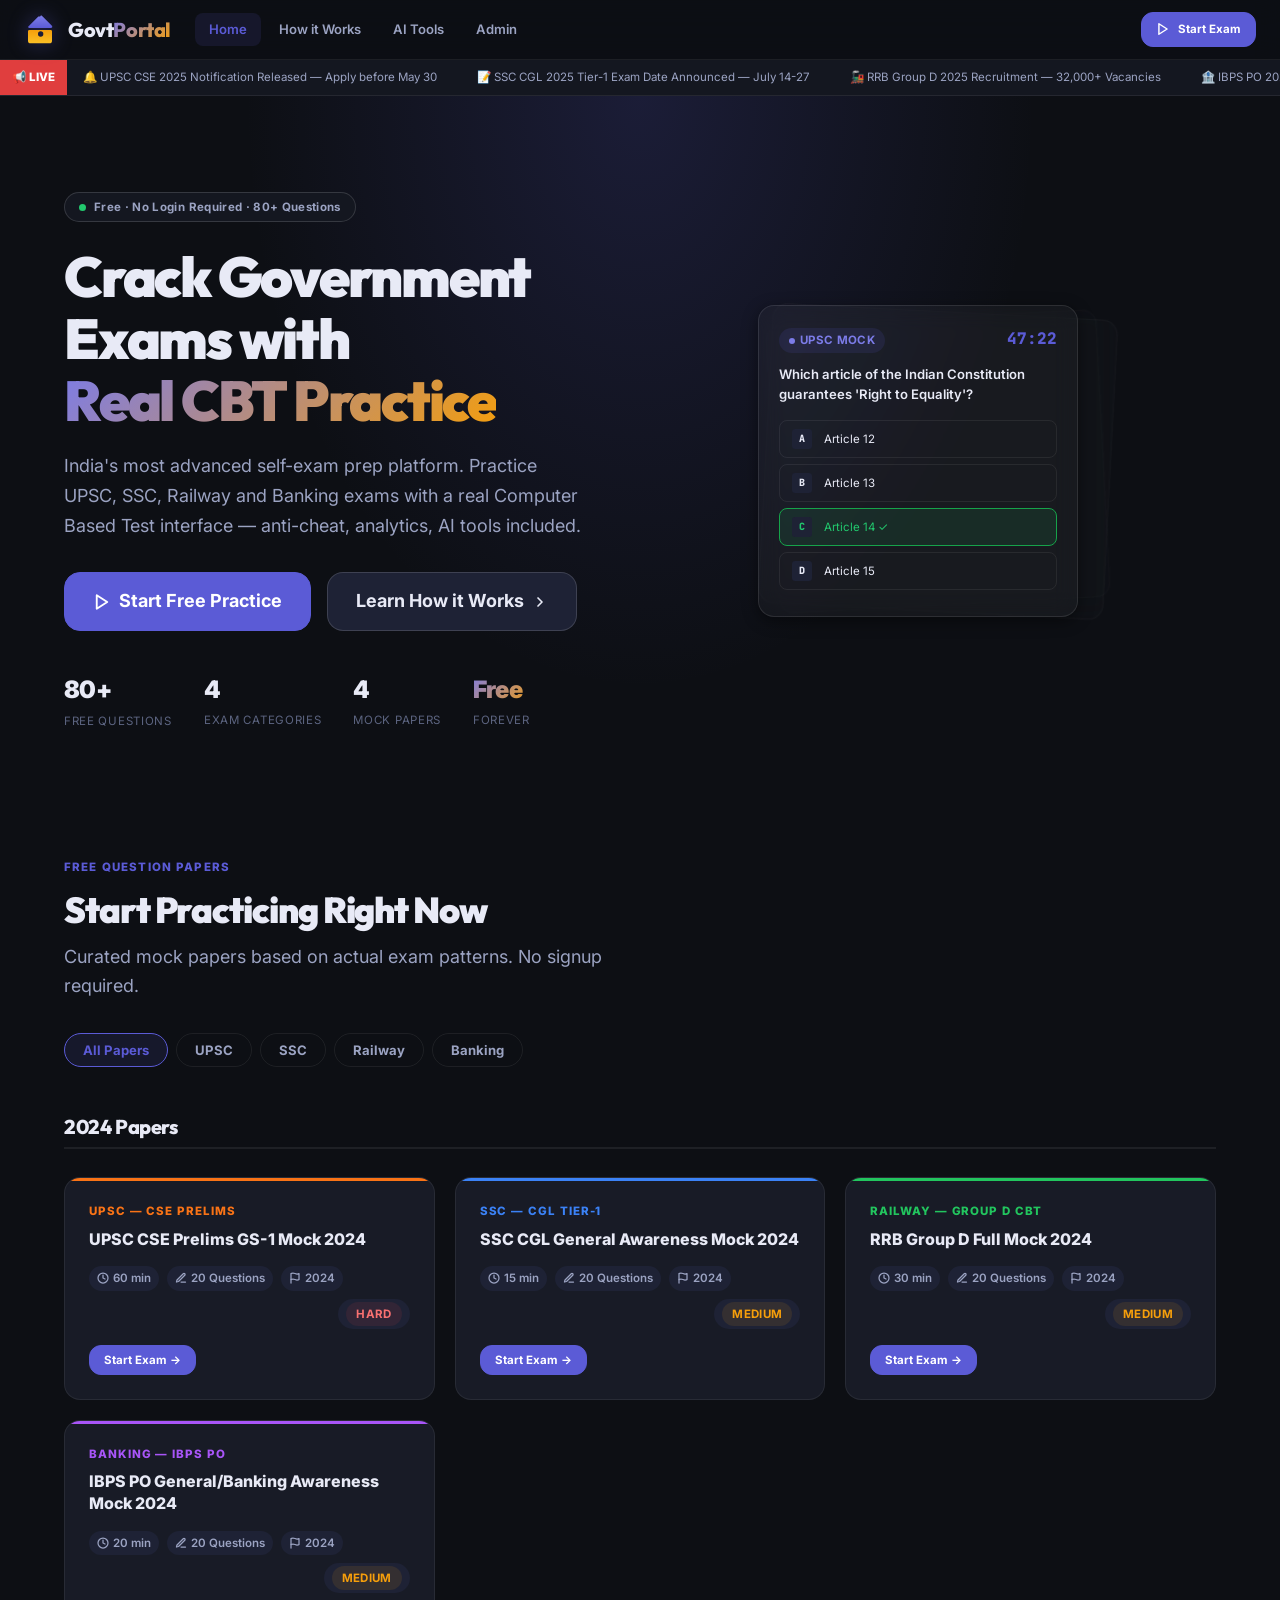
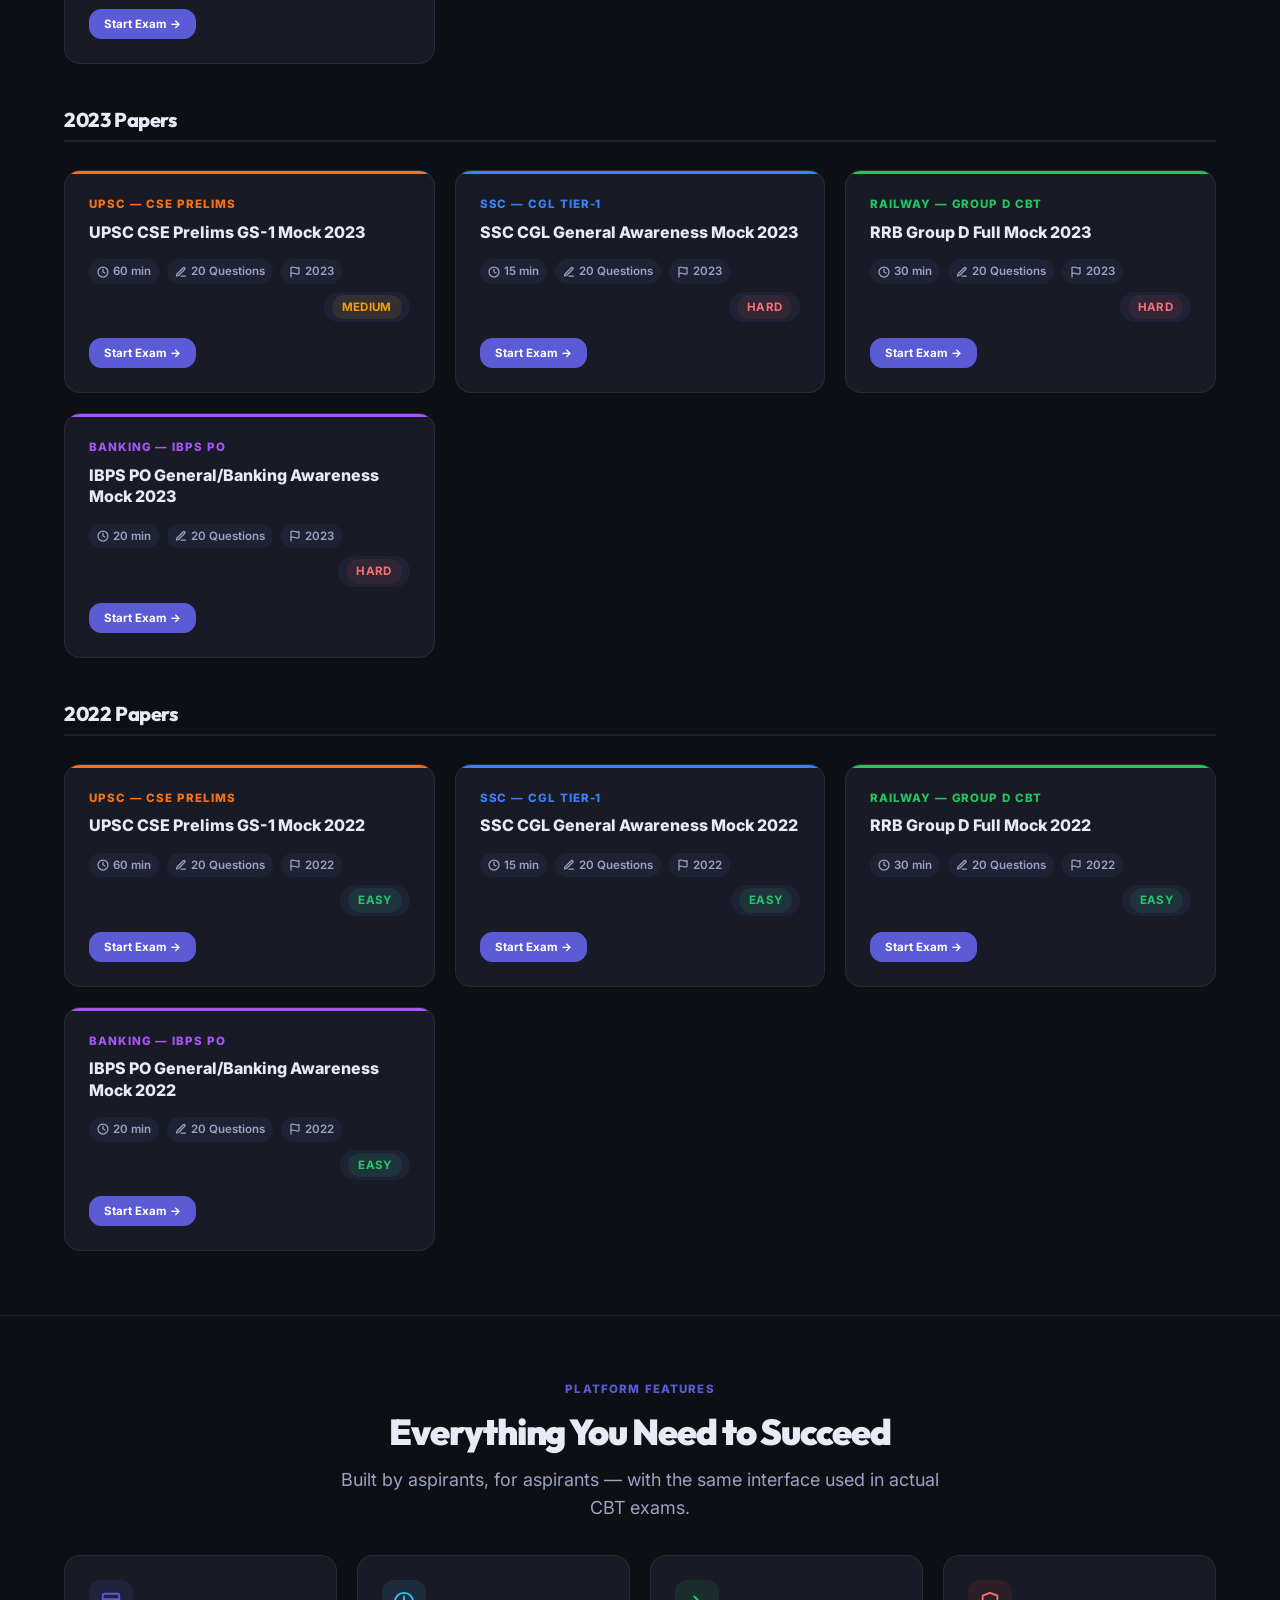
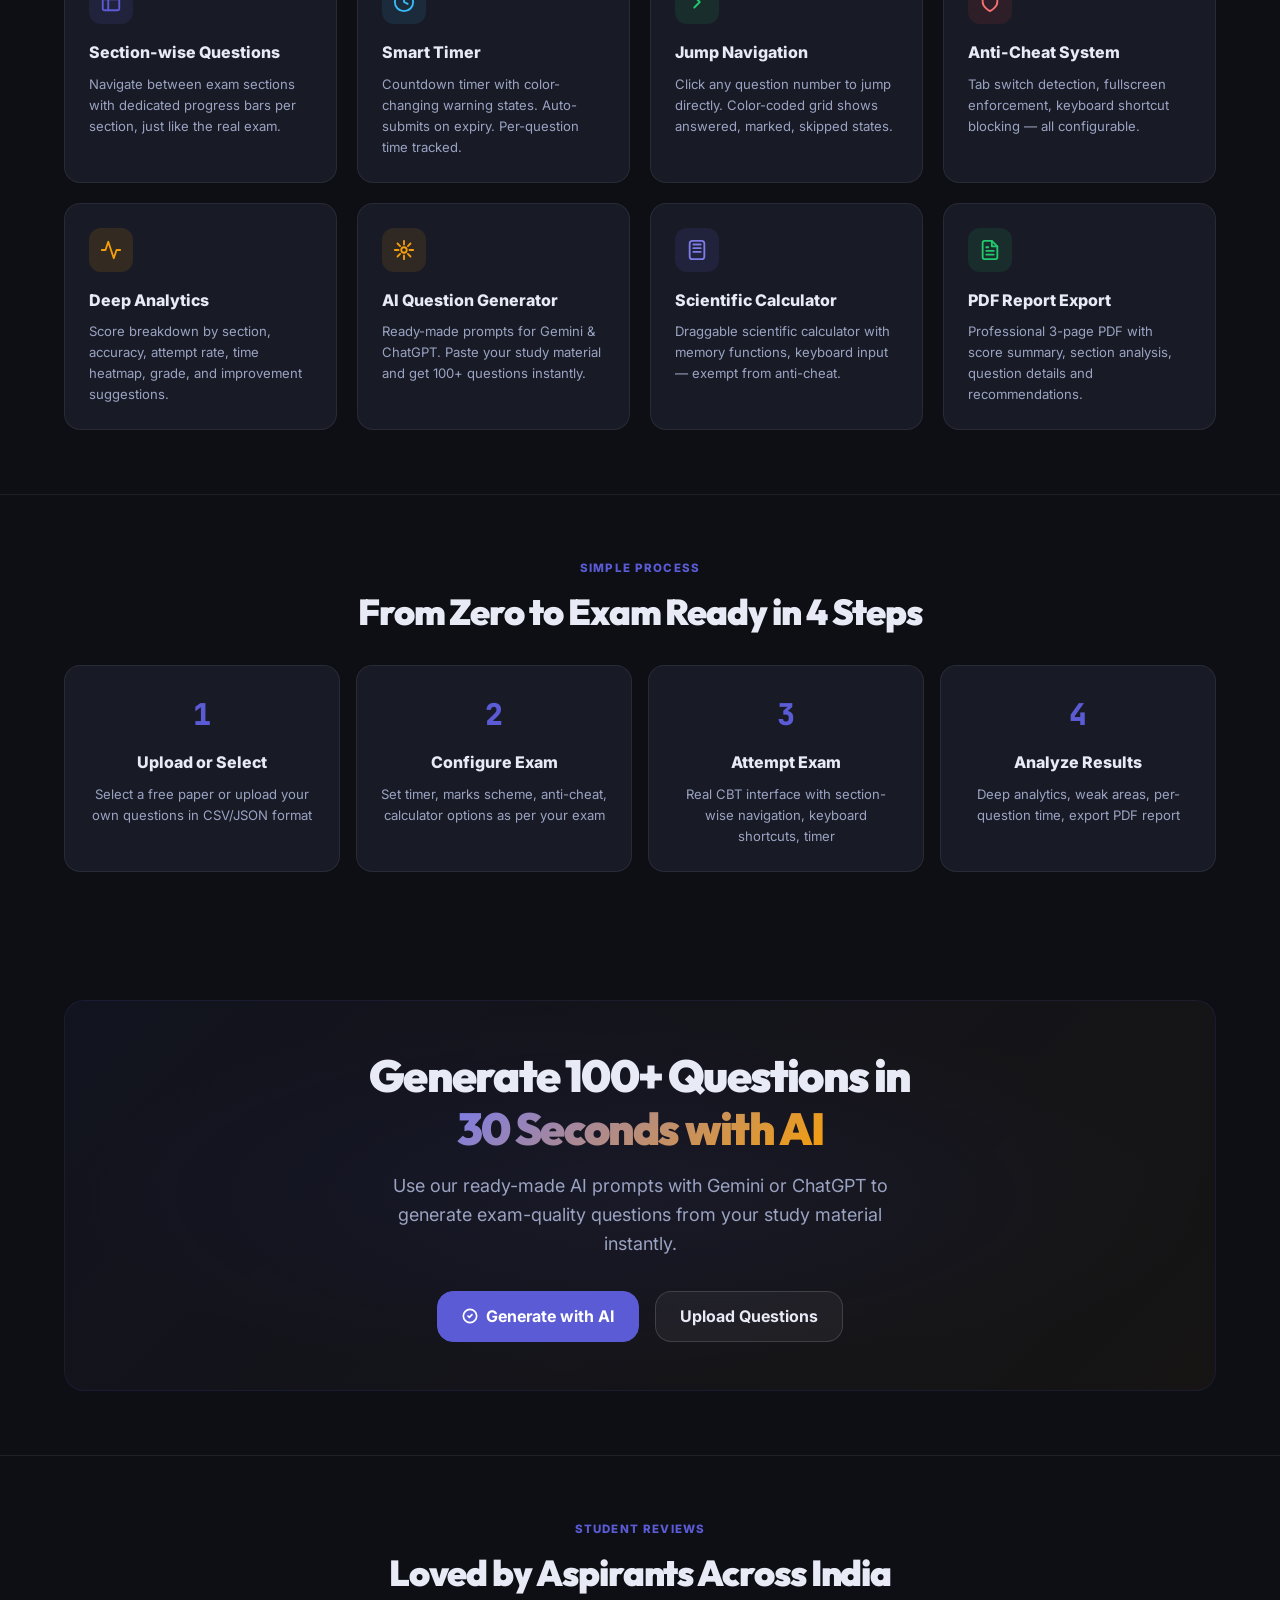
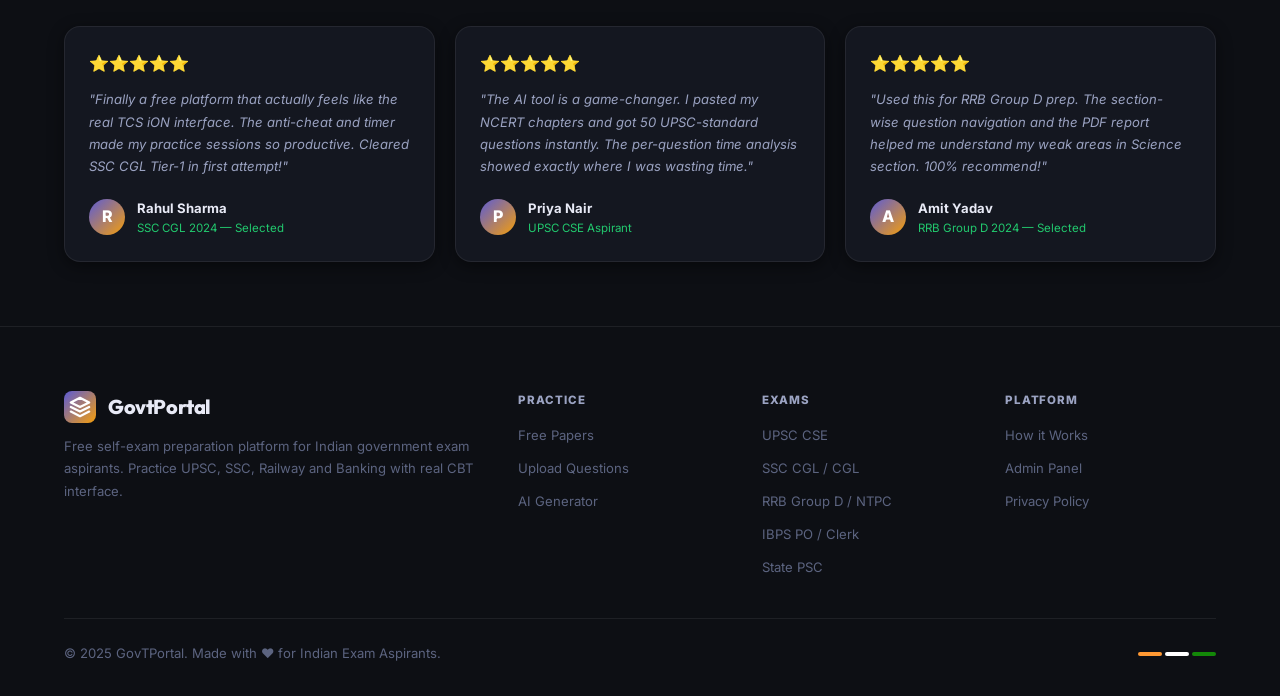
==== commit 71c79e96: "feat: design overhaul, year-wise grouping, admin features" ====
--- a/index.html
+++ b/index.html
@@ -7,7 +7,7 @@
 <meta name="description" content="India's best self-exam preparation platform. Practice UPSC, SSC, Railway & Banking exams with real CBT interface, anti-cheat, analytics and AI-powered question generation.">
 <link rel="preconnect" href="https://fonts.googleapis.com">
 <link rel="preconnect" href="https://fonts.gstatic.com" crossorigin>
-<link href="https://fonts.googleapis.com/css2?family=Inter:wght@300;400;500;600;700;800;900&family=JetBrains+Mono:wght@400;500&display=swap" rel="stylesheet">
+<link href="https://fonts.googleapis.com/css2?family=Inter:wght@400;500;600&family=Outfit:wght@500;700;800;900&family=JetBrains+Mono:wght@400;500&display=swap" rel="stylesheet">
 <link rel="stylesheet" href="css/design-system.css">
 <link rel="stylesheet" href="css/components.css">
 <link rel="stylesheet" href="css/landing.css">
@@ -16,10 +16,23 @@
 <!-- NAVBAR -->
 <nav class="navbar" id="main-nav">
   <a href="index.html" class="navbar__logo">
-    <div class="navbar__logo-mark">
-      <svg viewBox="0 0 24 24" fill="none" stroke="white" stroke-width="2.5" stroke-linecap="round" stroke-linejoin="round"><path d="M12 2L2 7l10 5 10-5-10-5z"/><path d="M2 17l10 5 10-5"/><path d="M2 12l10 5 10-5"/></svg>
-    </div>
-    <span class="navbar__brand">Govt<span>Portal</span></span>
+    <div class="navbar__logo-mark custom-logo">
+      <svg viewBox="0 0 32 32" fill="none" xmlns="http://www.w3.org/2000/svg">
+        <path d="M16 2.666a1.333 1.333 0 0 0-1.886 0l-10 10A1.333 1.333 0 0 0 5.056 14h21.888a1.333 1.333 0 0 0 .943-2.276l-10-10C17.433 1.272 16.566 1.272 16 2.666z" fill="url(#grad-top)"/>
+        <path d="M5.333 16A1.333 1.333 0 0 0 4 17.333v9.334A2.667 2.667 0 0 0 6.666 29.33h18.667A2.667 2.667 0 0 0 28 26.666v-9.333A1.333 1.333 0 0 0 26.667 16H5.333zm11.334 6.667a2.667 2.667 0 1 1 0-5.334 2.667 2.667 0 0 1 0 5.334z" fill="url(#grad-bottom)"/>
+        <defs>
+          <linearGradient id="grad-top" x1="16" y1="2" x2="16" y2="14" gradientUnits="userSpaceOnUse">
+            <stop stop-color="#7c7ce8"/>
+            <stop offset="1" stop-color="#5b5bd6"/>
+          </linearGradient>
+          <linearGradient id="grad-bottom" x1="16" y1="16" x2="16" y2="29" gradientUnits="userSpaceOnUse">
+            <stop stop-color="#f59e0b"/>
+            <stop offset="1" stop-color="#fbbf24"/>
+          </linearGradient>
+        </defs>
+      </svg>
+    </div>
+    <span class="navbar__brand">Govt<span class="brand-accent">Portal</span></span>
   </a>
   <nav class="navbar__links">
     <a href="index.html" class="navbar__link active">Home</a>
@@ -348,7 +361,31 @@
   const pg = document.getElementById('papers-grid');
   function renderPapers(cat) {
     const papers = cat === 'all' ? SAMPLE_PAPERS : SAMPLE_PAPERS.filter(p => p.category === cat);
-    pg.innerHTML = papers.map(p => `
+    if (!papers.length) {
+      pg.innerHTML = `<div style="text-align:center; padding:var(--sp-10); color:var(--c-text-secondary); grid-column:1/-1;">No papers available for this category.</div>`;
+      return;
+    }
+
+    const groups = {};
+    papers.forEach(p => {
+      const year = p.year || 'Legacy';
+      if (!groups[year]) groups[year] = [];
+      groups[year].push(p);
+    });
+
+    const sortedYears = Object.keys(groups).sort((a, b) => b === 'Legacy' ? -1 : a === 'Legacy' ? 1 : b - a);
+
+    let html = '';
+    sortedYears.forEach(year => {
+      // Inline styling for the Year Header Row
+      html += `<div style="grid-column: 1 / -1; margin-top: var(--sp-6); margin-bottom: var(--sp-2);">
+                 <h2 style="font-family: var(--font-heading); font-size: var(--ts-xl); color: var(--c-text-primary); border-bottom: 2px solid var(--c-border); padding-bottom: 8px;">
+                   ${year} Papers
+                 </h2>
+               </div>`;
+      
+      // Render cards for this year
+      html += groups[year].map(p => `
       <div class="paper-card" style="--paper-color:${p.color}" onclick="startPaper('${p.id}')">
         <div class="paper-card__category">${p.category} — ${p.subcategory}</div>
         <div class="paper-card__title">${p.title}</div>
@@ -371,6 +408,9 @@
         </div>
         <button class="btn btn-primary btn-sm" style="margin-top:var(--sp-2)">Start Exam →</button>
       </div>`).join('');
+    });
+
+    pg.innerHTML = html;
   }
   renderPapers('all');
 
--- a/css/design-system.css
+++ b/css/design-system.css
@@ -52,6 +52,7 @@
 
   /* Typography */
   --font-sans: 'Inter', -apple-system, BlinkMacSystemFont, 'Segoe UI', sans-serif;
+  --font-heading: 'Outfit', -apple-system, BlinkMacSystemFont, 'Segoe UI', sans-serif;
   --font-mono: 'JetBrains Mono', 'Fira Code', 'Cascadia Code', monospace;
 
   /* Type Scale */
@@ -124,6 +125,7 @@
 
 /* ── TYPOGRAPHY ── */
 h1, h2, h3, h4, h5, h6 {
+  font-family: var(--font-heading);
   font-weight: 800;
   line-height: 1.2;
   letter-spacing: -0.02em;
--- a/css/components.css
+++ b/css/components.css
@@ -37,13 +37,31 @@
   display: flex; align-items: center; justify-content: center;
   padding: 5px;
 }
+.navbar__logo-mark.custom-logo {
+  background: transparent;
+  padding: 0;
+  width: 32px; height: 32px;
+  filter: drop-shadow(0 0 10px rgba(91,91,214,0.4));
+  transition: filter var(--t-base), transform var(--t-base);
+}
+.navbar__logo:hover .custom-logo {
+  filter: drop-shadow(0 0 16px rgba(91,91,214,0.6));
+  transform: scale(1.05);
+}
+
 .navbar__brand {
-  font-size: var(--ts-lg);
-  font-weight: 900;
+  font-family: var(--font-heading);
+  font-size: var(--ts-xl);
+  font-weight: 800;
   color: var(--c-text-primary);
   letter-spacing: -0.02em;
 }
-.navbar__brand span { color: var(--c-primary); }
+.navbar__brand .brand-accent { 
+  background: linear-gradient(135deg, var(--c-primary-light), var(--c-accent));
+  -webkit-background-clip: text;
+  background-clip: text;
+  -webkit-text-fill-color: transparent;
+}
 
 .navbar__links {
   display: flex;
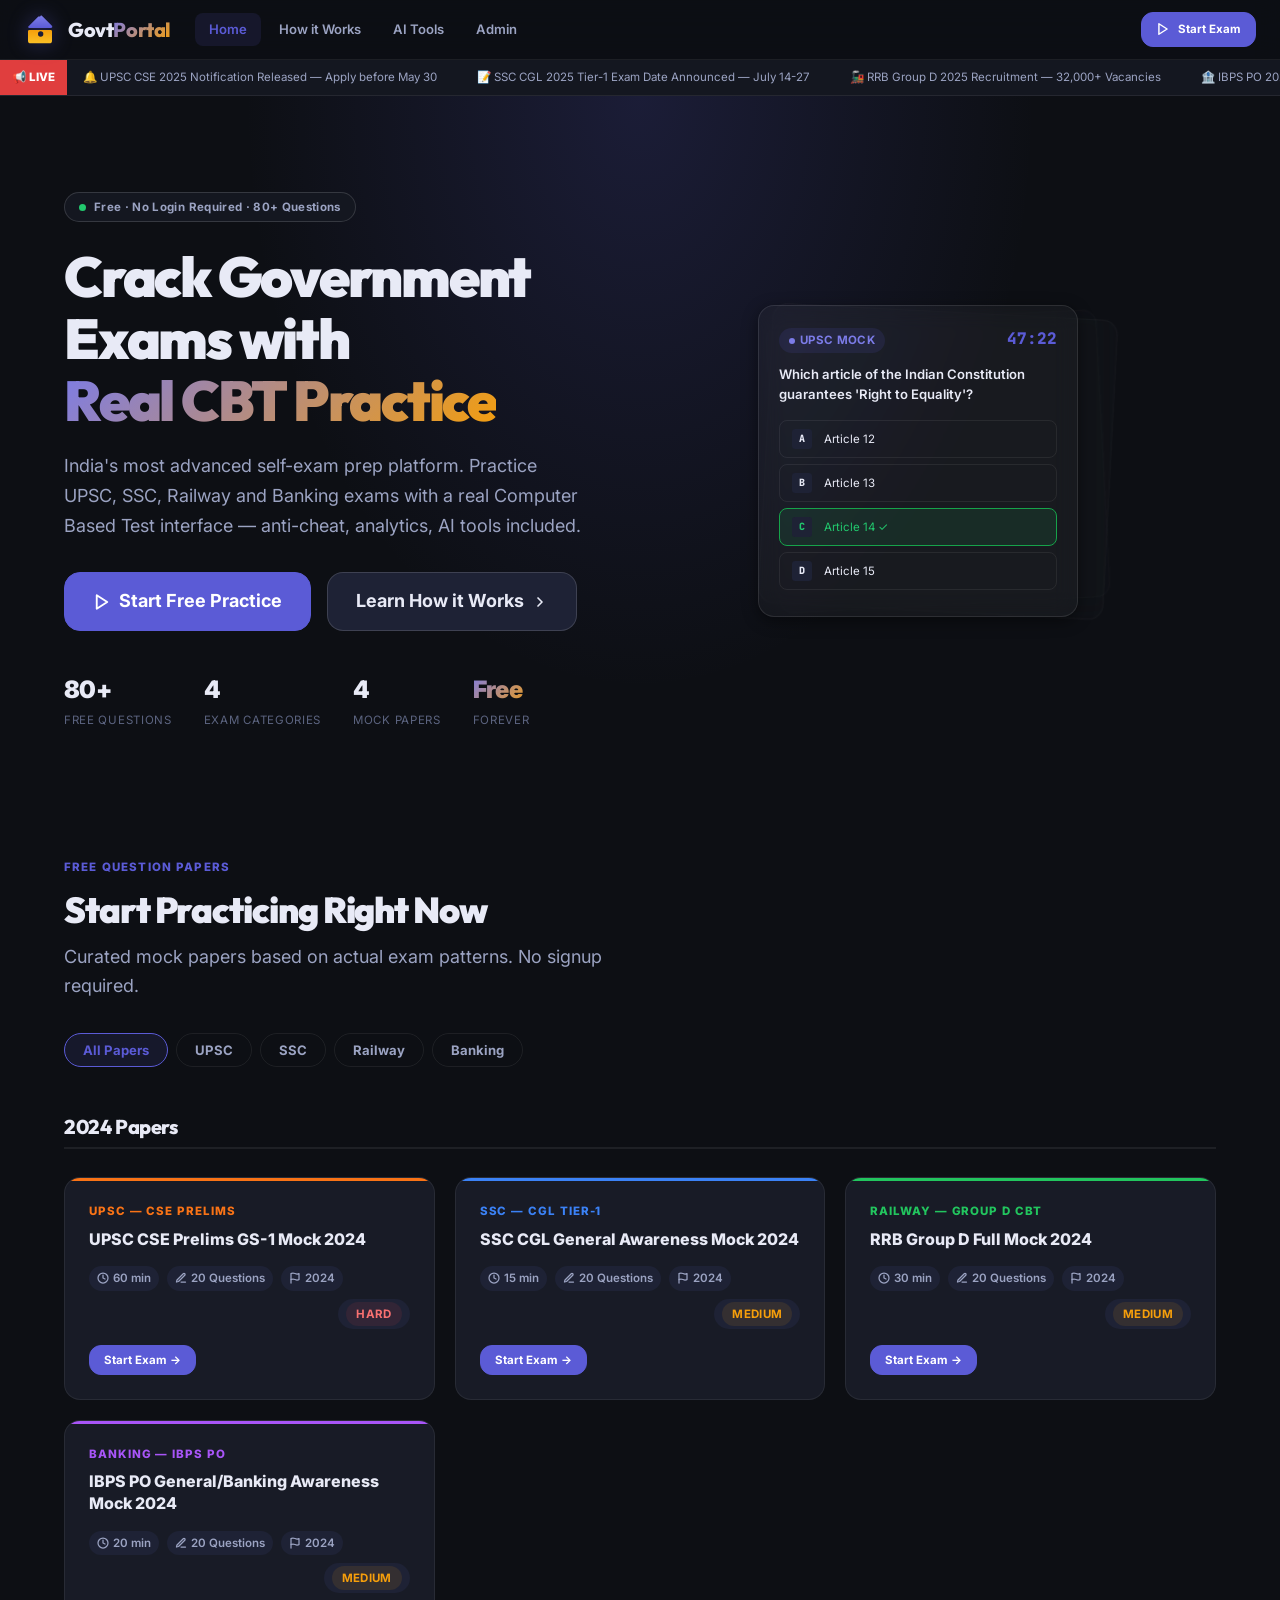
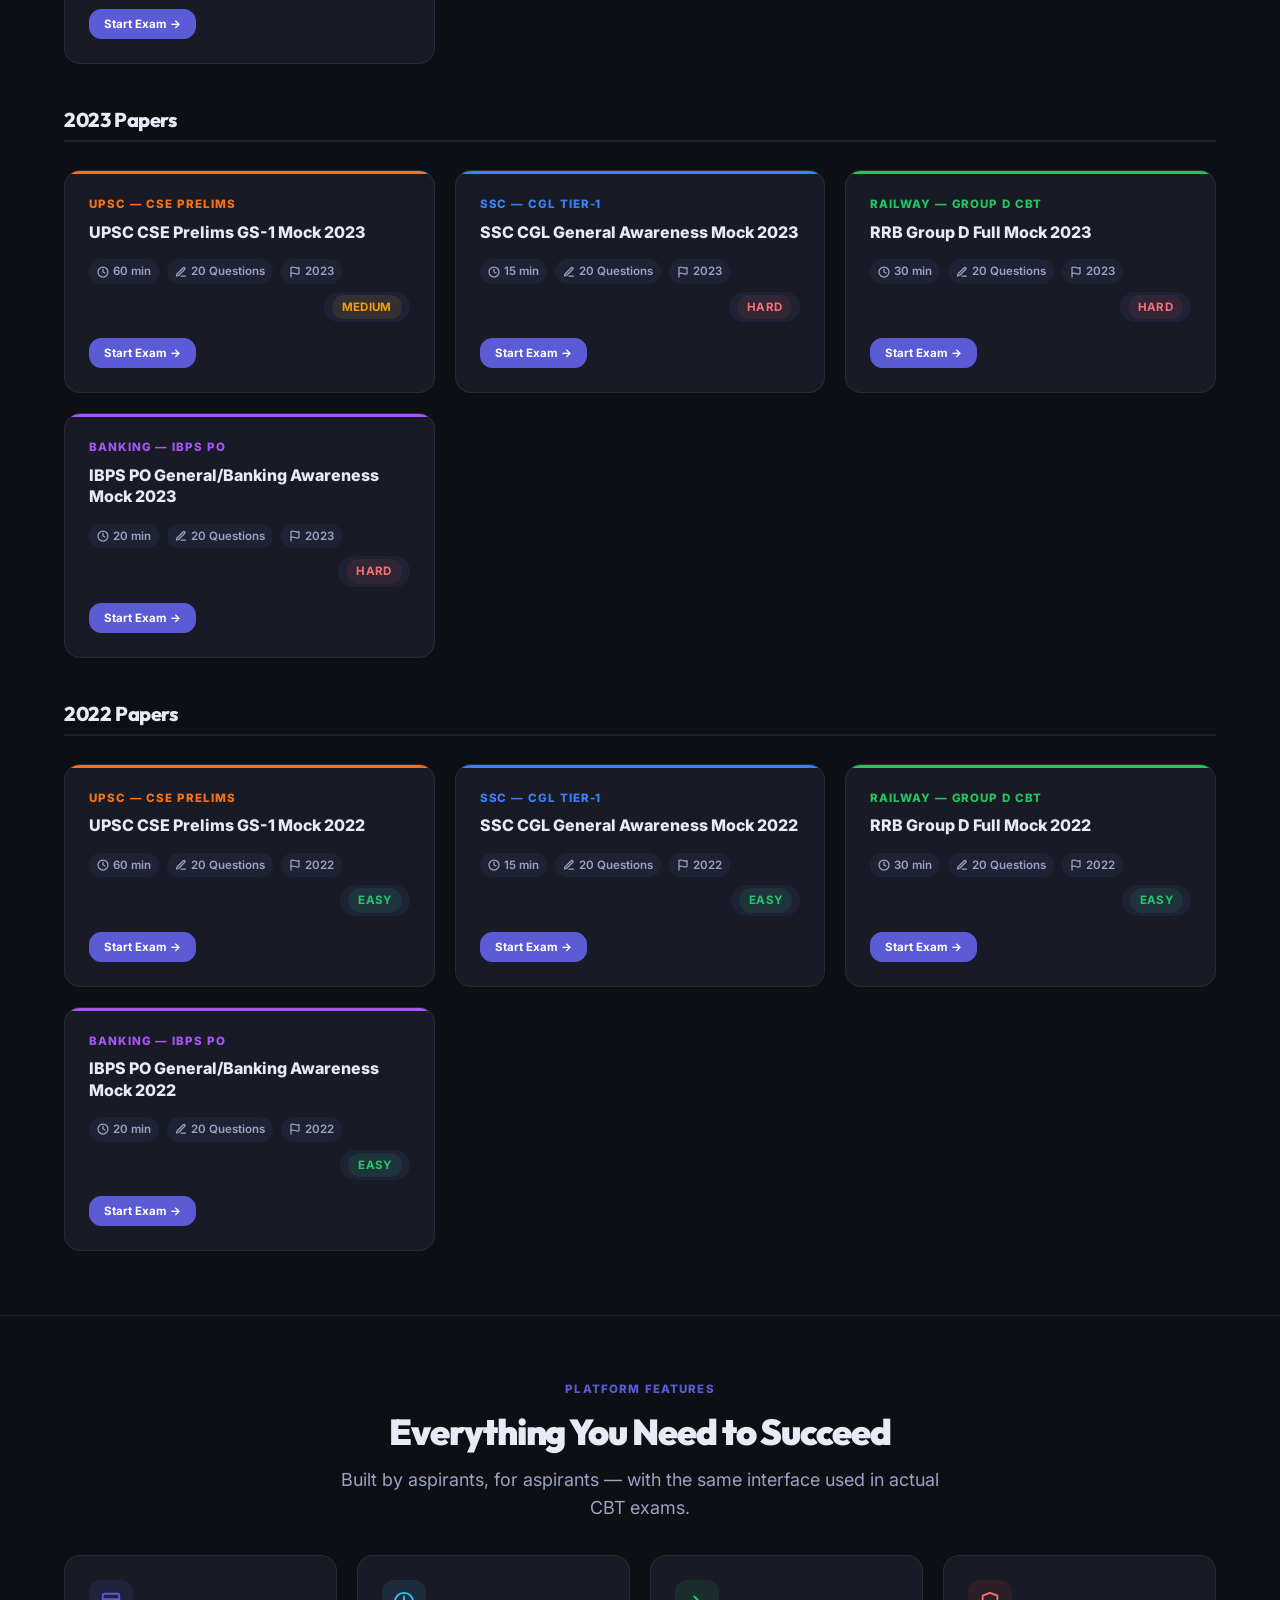
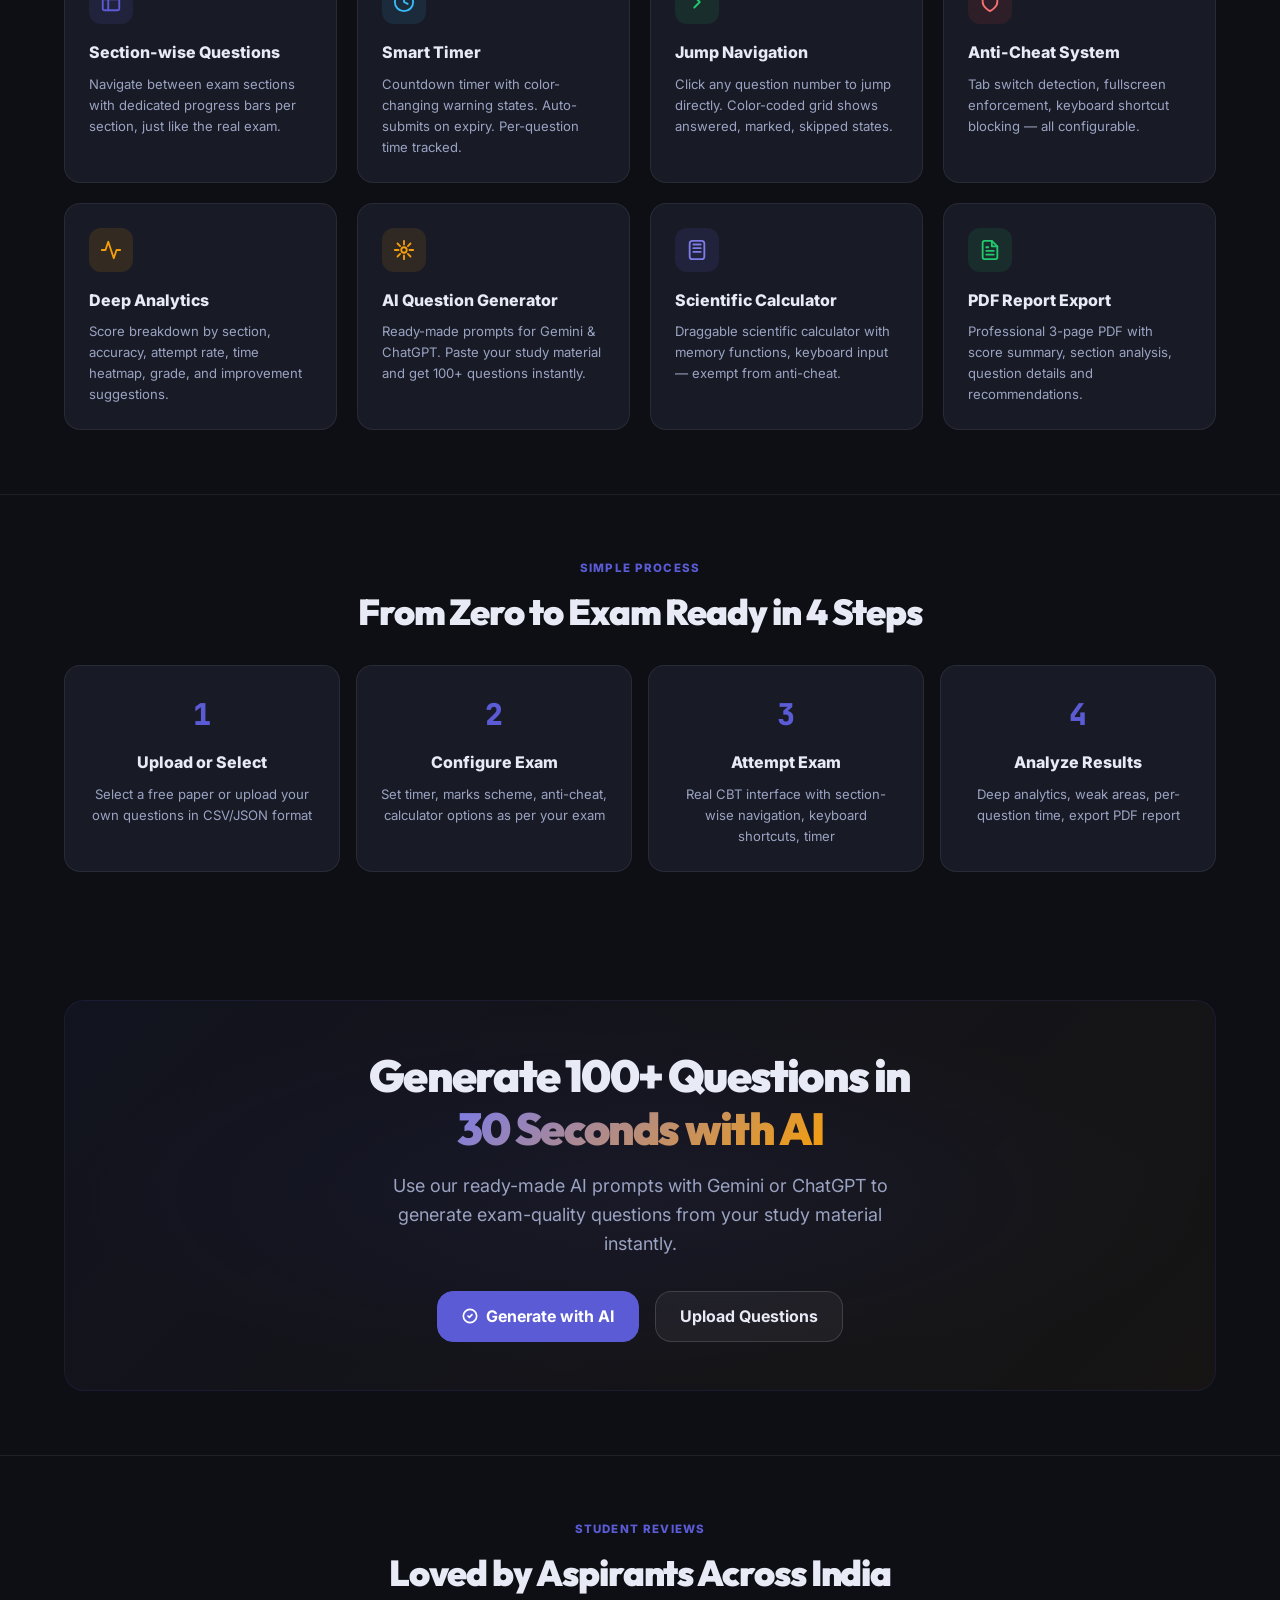
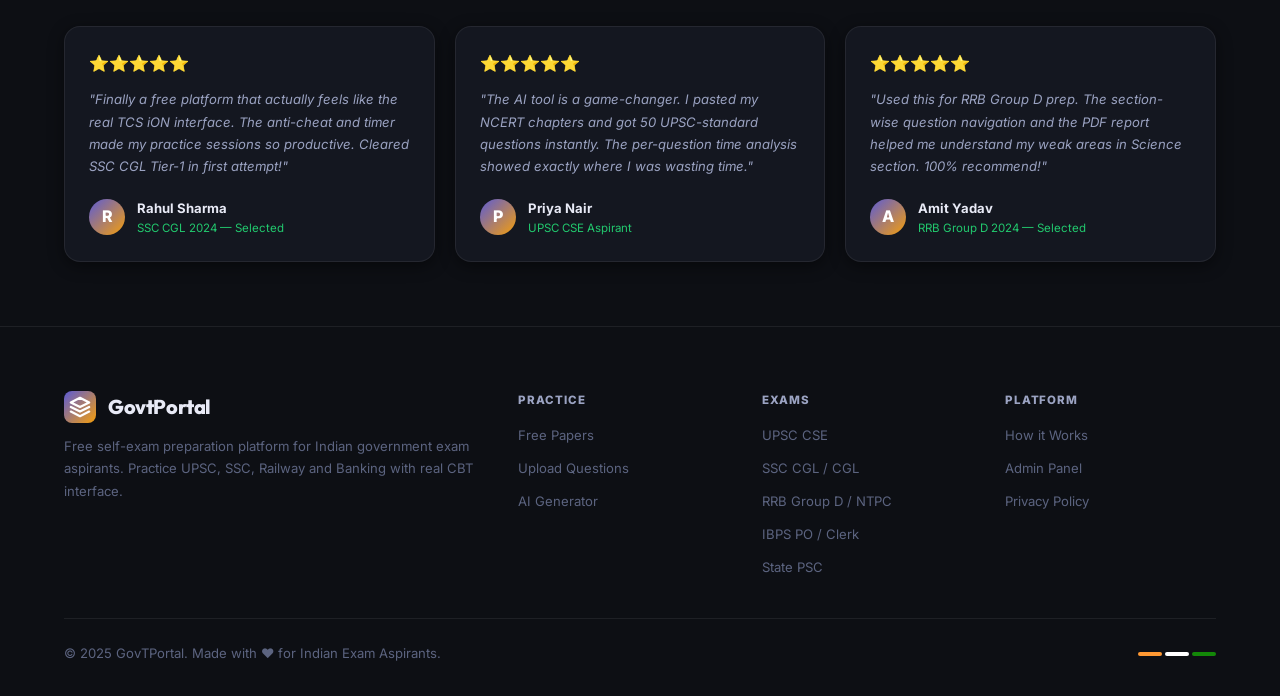
==== commit 81b4ab86: "Add files via upload" ====
--- a/index.html
+++ b/index.html
@@ -34,7 +34,7 @@
     </div>
     <span class="navbar__brand">Govt<span class="brand-accent">Portal</span></span>
   </a>
-  <nav class="navbar__links">
+  <nav class="navbar__links" id="main-nav-links">
     <a href="index.html" class="navbar__link active">Home</a>
     <a href="onboarding.html" class="navbar__link">How it Works</a>
     <a href="ai-tools.html" class="navbar__link">AI Tools</a>
@@ -43,10 +43,14 @@
   <div class="navbar__actions">
     <a href="exam-setup.html" class="btn btn-primary btn-sm">
       <svg width="14" height="14" viewBox="0 0 24 24" fill="none" stroke="currentColor" stroke-width="2.5" stroke-linecap="round" stroke-linejoin="round"><polygon points="5 3 19 12 5 21 5 3"/></svg>
-      Start Exam
+      <span class="btn-label-full">Start Exam</span>
     </a>
   </div>
+  <button class="navbar__toggle" id="nav-toggle" aria-label="Toggle menu" aria-expanded="false" aria-controls="main-nav-links">
+    <span class="navbar__toggle-bar"></span>
+  </button>
 </nav>
+<div class="navbar__overlay" id="nav-overlay"></div>
 
 <!-- TICKER -->
 <div class="ticker-wrap" style="margin-top: var(--nav-h);">
--- a/css/design-system.css
+++ b/css/design-system.css
@@ -96,6 +96,16 @@
 
   /* Navbar height */
   --nav-h: 60px;
+}
+
+/* Compact navbar + tighter spacing on phones */
+@media (max-width: 480px) {
+  :root {
+    --nav-h: 54px;
+    --ts-4xl: 1.85rem;
+    --ts-5xl: 2.15rem;
+    --ts-3xl: 1.55rem;
+  }
 }
 
 /* ── RESET ── */
--- a/css/components.css
+++ b/css/components.css
@@ -80,6 +80,52 @@
 .navbar__link:hover { color: var(--c-text-primary); background: var(--c-bg-overlay); }
 .navbar__link.active { color: var(--c-primary); background: var(--c-primary-soft); }
 .navbar__actions { display: flex; align-items: center; gap: var(--sp-3); margin-left: auto; }
+
+/* ── MOBILE NAV TOGGLE (hamburger) ──────────────────────────────── */
+.navbar__toggle {
+  display: none;
+  width: 40px; height: 40px;
+  align-items: center; justify-content: center;
+  background: transparent;
+  border: none;
+  border-radius: var(--r-md);
+  cursor: pointer;
+  flex-shrink: 0;
+  -webkit-tap-highlight-color: transparent;
+}
+.navbar__toggle:hover { background: var(--c-bg-overlay); }
+.navbar__toggle-bar {
+  position: relative;
+  display: block;
+  width: 20px; height: 2px;
+  background: var(--c-text-primary);
+  border-radius: 2px;
+  transition: background var(--t-fast);
+}
+.navbar__toggle-bar::before,
+.navbar__toggle-bar::after {
+  content: '';
+  position: absolute; left: 0;
+  width: 20px; height: 2px;
+  background: var(--c-text-primary);
+  border-radius: 2px;
+  transition: transform var(--t-fast);
+}
+.navbar__toggle-bar::before { top: -6px; }
+.navbar__toggle-bar::after  { top: 6px; }
+.navbar__toggle.open .navbar__toggle-bar { background: transparent; }
+.navbar__toggle.open .navbar__toggle-bar::before { top: 0; transform: rotate(45deg); }
+.navbar__toggle.open .navbar__toggle-bar::after  { top: 0; transform: rotate(-45deg); }
+
+.navbar__overlay {
+  position: fixed; inset: 0;
+  background: rgba(5,6,10,0.6);
+  z-index: 98;
+  opacity: 0;
+  pointer-events: none;
+  transition: opacity var(--t-base);
+}
+.navbar__overlay.open { opacity: 1; pointer-events: auto; }
 
 /* ── BUTTONS ─────────────────────────────────────────────────── */
 .btn {
@@ -715,16 +761,87 @@
 .wrong-val   { color: var(--c-danger-light) !important; }
 .time-val    { color: var(--c-info) !important; }
 
+/* ── RESPONSIVE GRID UTILITIES (for inline grid-template-columns) ── */
+.stats-row-4, .grid-2-col { min-width: 0; }
+
 /* ── RESPONSIVE ── */
 @media (max-width: 1024px) {
   .footer-grid { grid-template-columns: 1fr 1fr; }
   .footer-brand { grid-column: span 2; }
+  .stats-row-4 { grid-template-columns: repeat(2, 1fr) !important; }
 }
 @media (max-width: 768px) {
-  .navbar__links { display: none; }
+  .grid-2-col { grid-template-columns: 1fr !important; }
+  .navbar { padding: 0 var(--sp-4); gap: var(--sp-3); }
+  .navbar__brand { font-size: var(--ts-lg); }
+  .navbar__toggle { display: inline-flex; order: 3; }
+  .navbar__actions { margin-left: auto; order: 2; }
+
+  .navbar__links {
+    position: fixed;
+    top: var(--nav-h);
+    right: 0;
+    width: min(78vw, 300px);
+    height: calc(100vh - var(--nav-h));
+    height: calc(100dvh - var(--nav-h));
+    background: var(--c-bg-elevated);
+    border-left: 1px solid var(--c-border-strong);
+    flex-direction: column;
+    align-items: stretch;
+    gap: 2px;
+    padding: var(--sp-4);
+    transform: translateX(100%);
+    transition: transform var(--t-base) var(--ease-out);
+    z-index: 99;
+    overflow-y: auto;
+    box-shadow: none;
+  }
+  .navbar__links.open { transform: translateX(0); box-shadow: var(--shadow-xl); }
+  .navbar__link {
+    padding: 14px var(--sp-4);
+    font-size: var(--ts-md);
+    border-radius: var(--r-md);
+  }
+
   .container { padding: 0 var(--sp-4); }
   .footer-grid { grid-template-columns: 1fr; }
   .footer-brand { grid-column: 1; }
+  .footer-bottom { flex-direction: column; align-items: flex-start; gap: var(--sp-3); }
   .testimonials-grid { grid-template-columns: 1fr; }
   .how-steps { flex-direction: column; }
-}
+  .section-header__title { font-size: var(--ts-3xl); }
+
+  /* Touch targets */
+  .btn { min-height: 42px; }
+  .btn-sm { min-height: 38px; }
+  .btn-xs { min-height: 32px; }
+  .navbar__link, .footer-col__link { min-height: 22px; }
+
+  /* Tables scroll horizontally instead of clipping */
+  .q-table-wrap { overflow: hidden; }
+  .q-table-scroll { overflow-x: auto; -webkit-overflow-scrolling: touch; }
+  .table th, .table td { padding: var(--sp-2) var(--sp-3); font-size: var(--ts-xs); }
+
+  .toast-container { left: var(--sp-4); right: var(--sp-4); bottom: var(--sp-4); }
+  .toast { min-width: 0; max-width: none; width: 100%; }
+
+  .modal { max-width: none; margin: 0 var(--sp-2); }
+  .modal__body, .modal__header, .modal__footer { padding-left: var(--sp-4); padding-right: var(--sp-4); }
+}
+
+@media (max-width: 480px) {
+  .stats-row-4 { grid-template-columns: repeat(2, 1fr) !important; }
+  .navbar__brand { font-size: var(--ts-md); }
+  .navbar__logo-mark, .navbar__logo-mark.custom-logo { width: 28px; height: 28px; }
+  .navbar__actions .btn { padding: 8px 12px; font-size: var(--ts-xs); }
+  .navbar__actions .btn span.btn-label-full { display: none; }
+  .navbar__links { width: 82vw; }
+
+  .section-header__title { font-size: var(--ts-2xl); }
+  .section-header__desc { font-size: var(--ts-base); }
+
+  .stepper { gap: 0; }
+  .step__label { display: none; }
+
+  .drop-zone { padding: var(--sp-6); }
+}
--- a/css/landing.css
+++ b/css/landing.css
@@ -195,3 +195,16 @@
   .features-grid { grid-template-columns: 1fr; }
   .ai-banner { padding: var(--sp-8) var(--sp-5); }
 }
+
+@media (max-width: 480px) {
+  .hero { padding: calc(var(--nav-h) + 20px) 0 var(--sp-10); }
+  .hero__title { font-size: 1.7rem; }
+  .hero__desc { font-size: var(--ts-base); }
+  .hero__actions { flex-direction: column; }
+  .hero__actions .btn { width: 100%; }
+  .hero__stats { gap: var(--sp-4); justify-content: space-between; }
+  .ai-banner { padding: var(--sp-6) var(--sp-4); margin: var(--sp-10) 0; }
+  .ai-banner__actions { flex-direction: column; }
+  .ai-banner__actions .btn { width: 100%; }
+  .ticker-track { animation-duration: 26s; }
+}
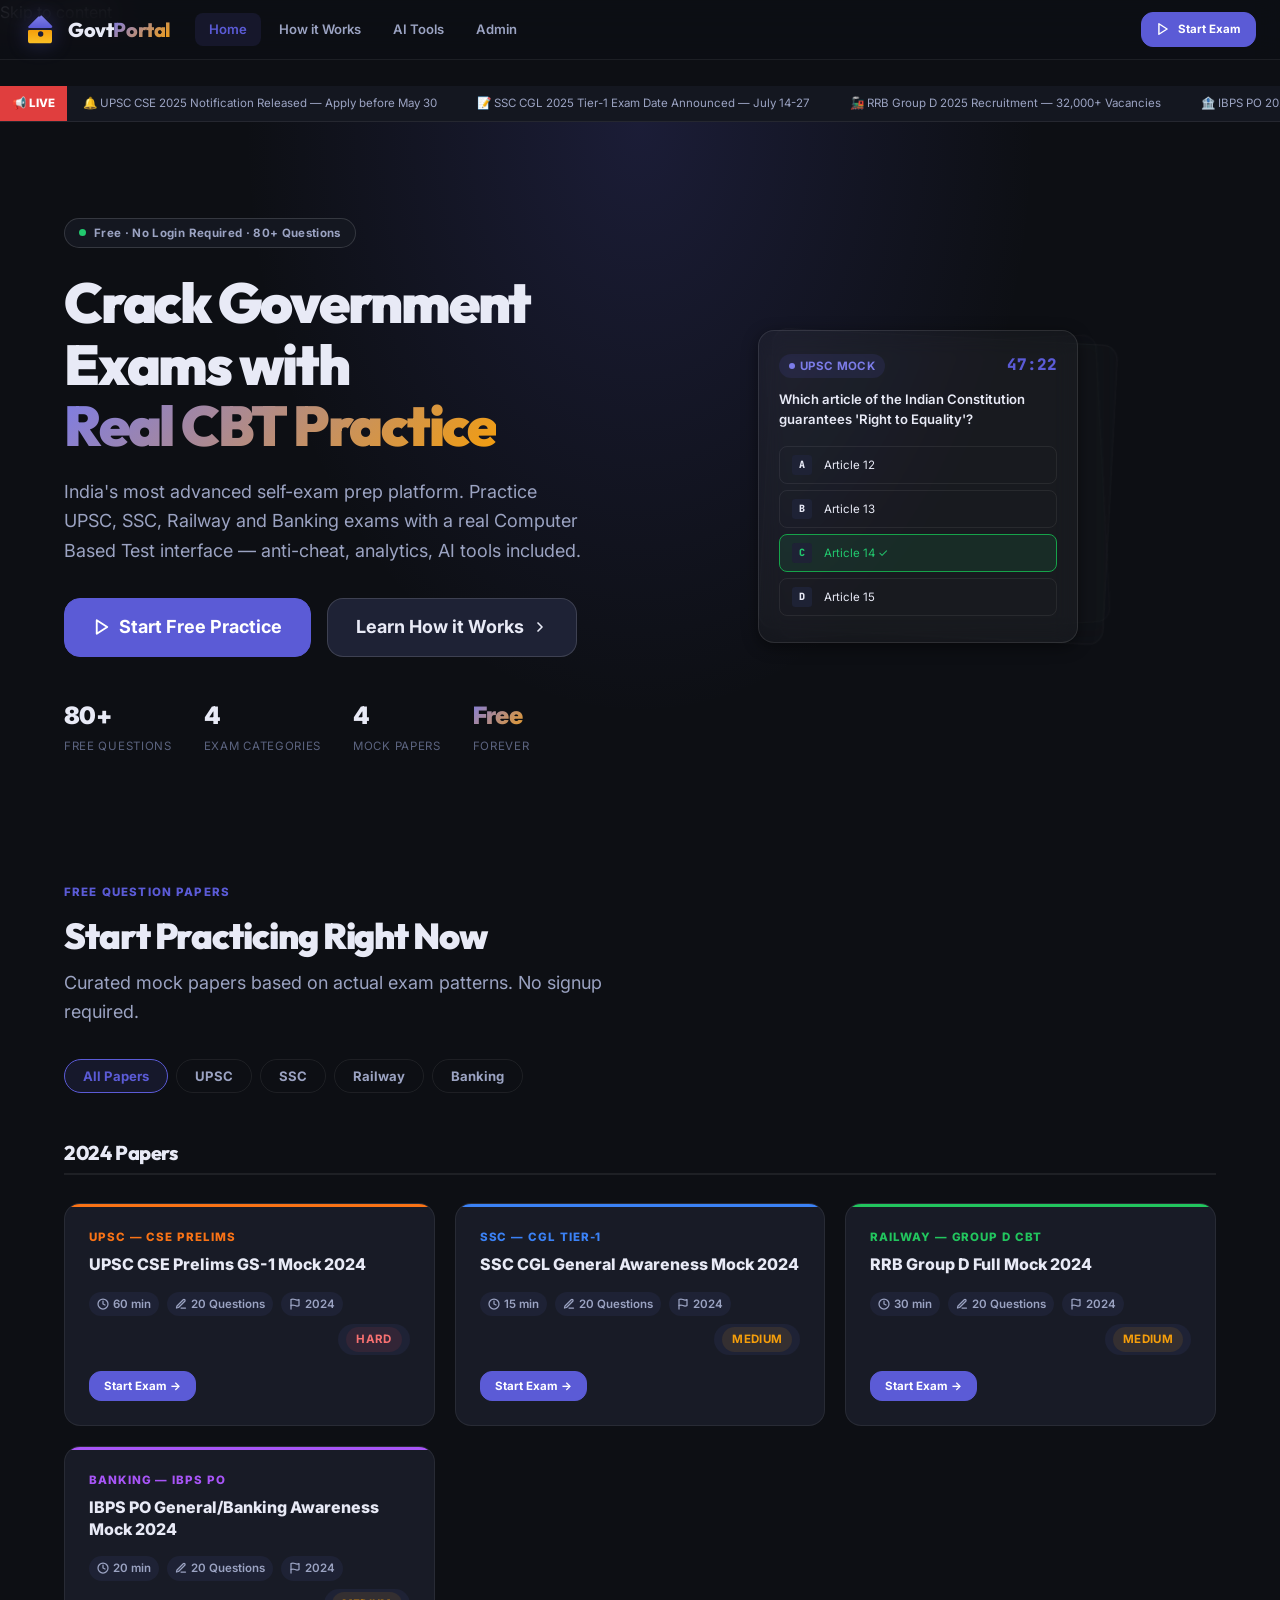
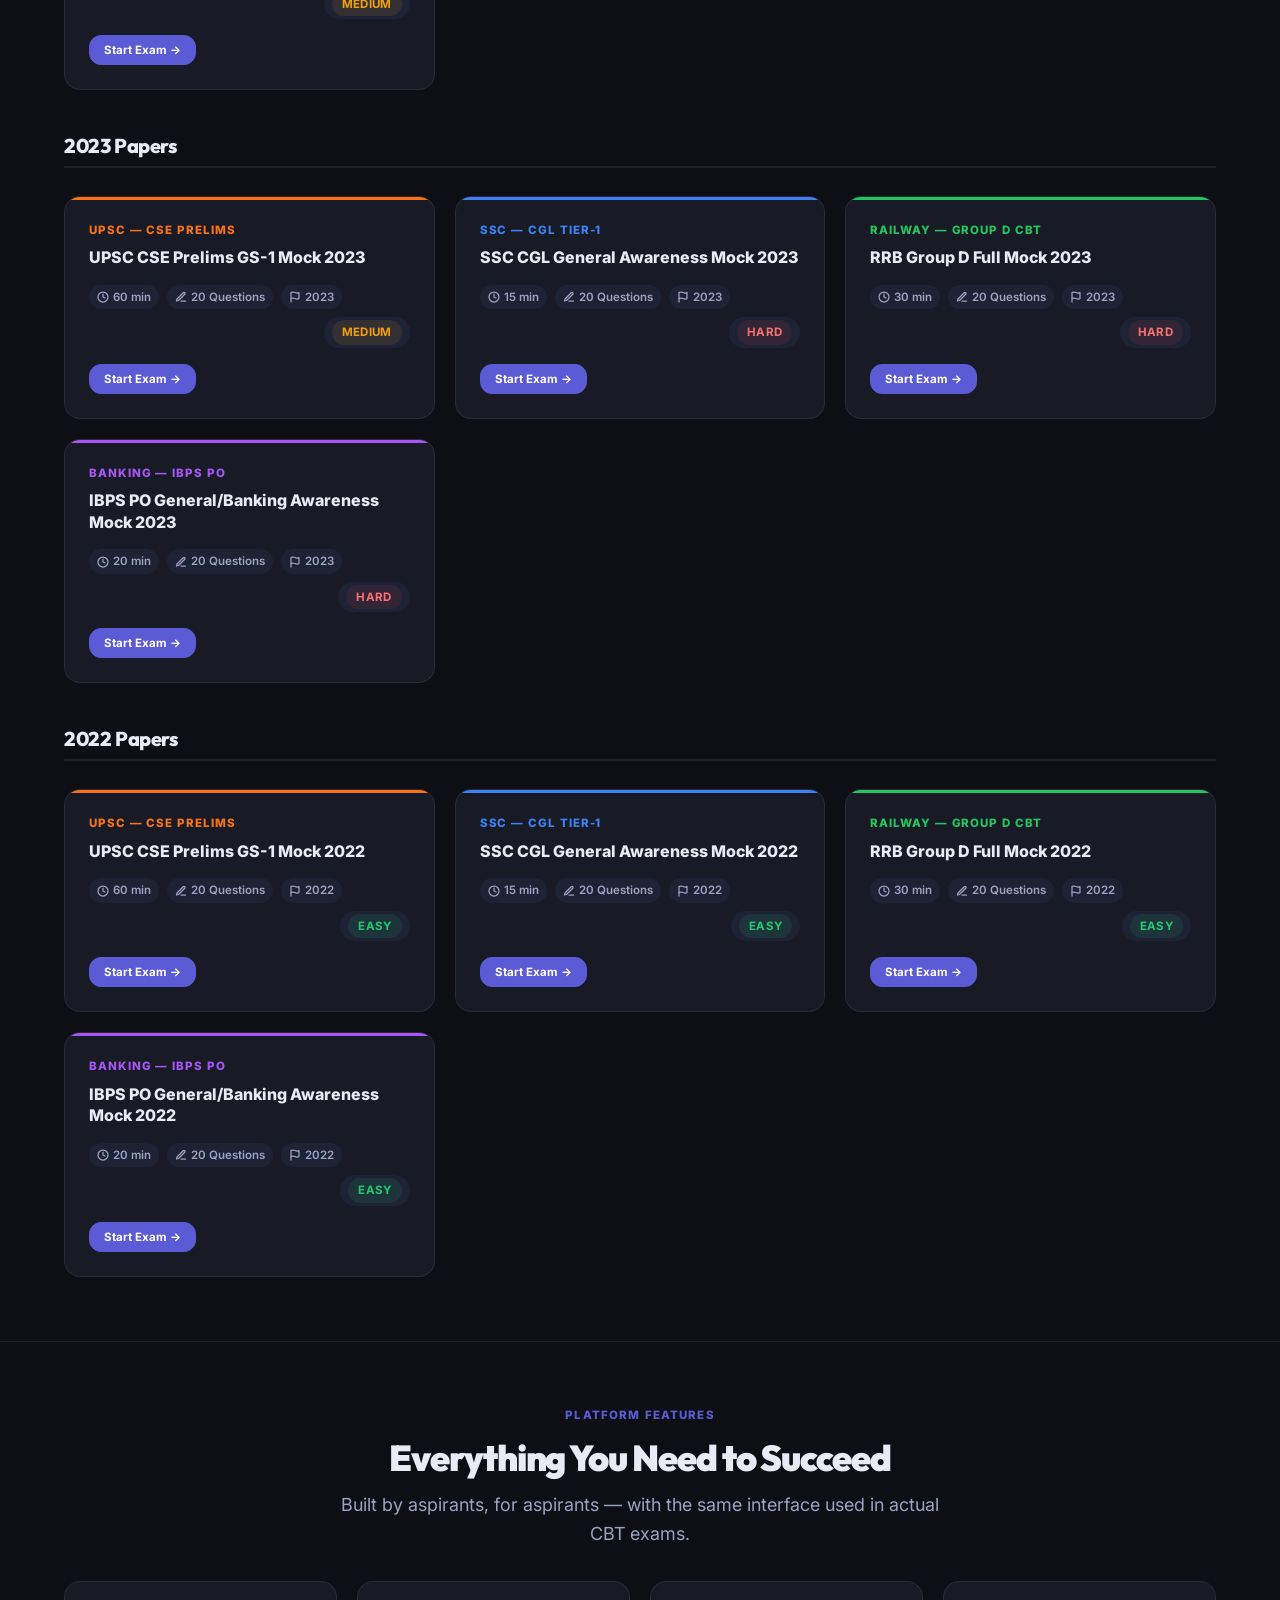
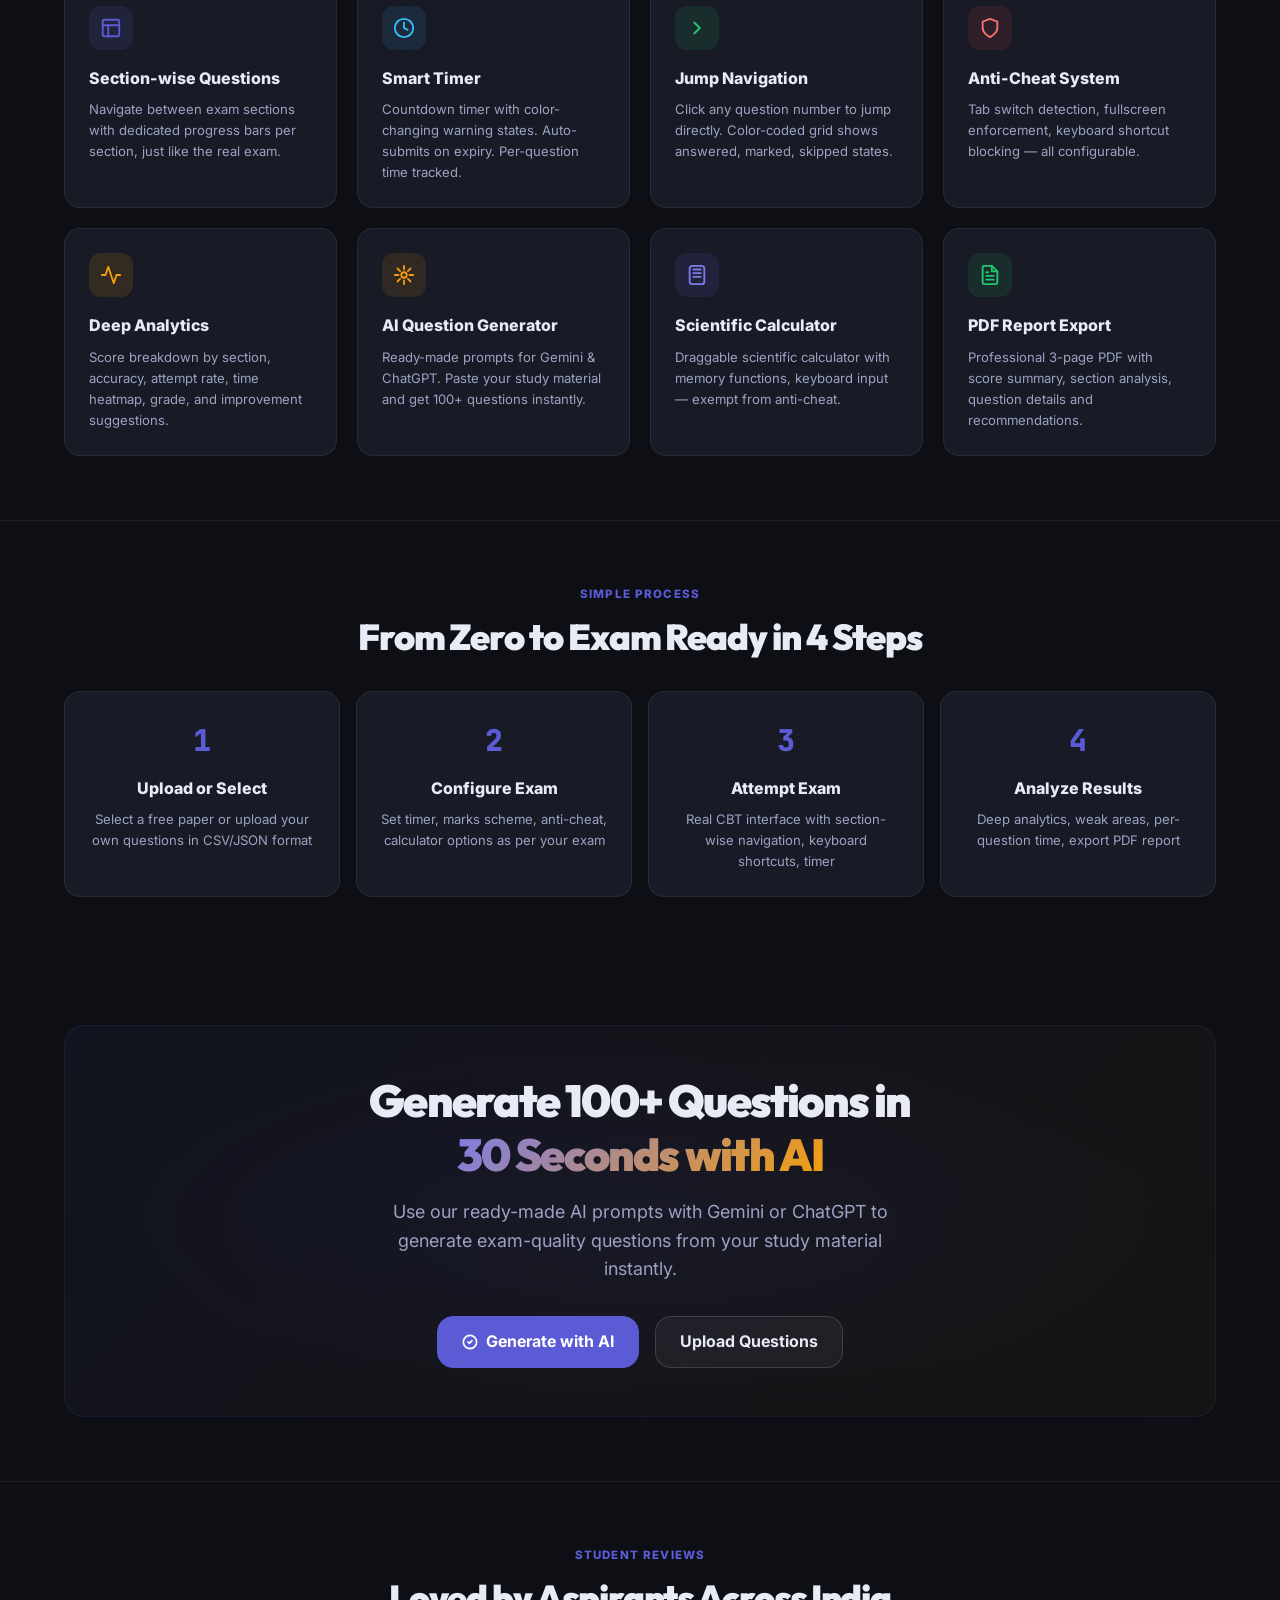
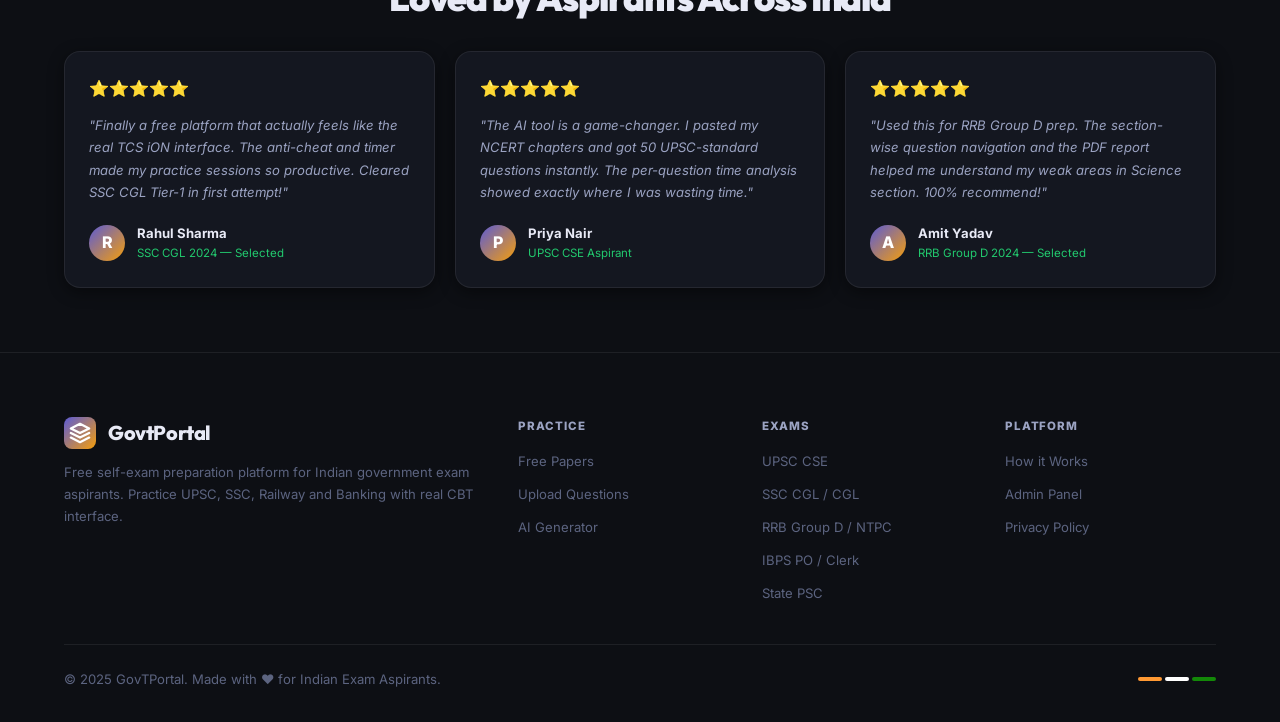
==== commit 91f40c6f: "Add files via upload" ====
--- a/index.html
+++ b/index.html
@@ -2,17 +2,29 @@
 <html lang="en">
 <head>
 <meta charset="UTF-8">
-<meta name="viewport" content="width=device-width, initial-scale=1.0">
+<meta name="viewport" content="width=device-width, initial-scale=1.0, viewport-fit=cover">
 <title>GovTPortal — Free Exam Prep for UPSC, SSC, Railway & Banking</title>
+<link rel="icon" type="image/svg+xml" href="favicon.svg">
+<meta name="theme-color" content="#0d0f14">
+<meta name="color-scheme" content="dark">
 <meta name="description" content="India's best self-exam preparation platform. Practice UPSC, SSC, Railway & Banking exams with real CBT interface, anti-cheat, analytics and AI-powered question generation.">
 <link rel="preconnect" href="https://fonts.googleapis.com">
 <link rel="preconnect" href="https://fonts.gstatic.com" crossorigin>
-<link href="https://fonts.googleapis.com/css2?family=Inter:wght@400;500;600&family=Outfit:wght@500;700;800;900&family=JetBrains+Mono:wght@400;500&display=swap" rel="stylesheet">
+<link href="https://fonts.googleapis.com/css2?family=Inter:wght@300;400;500;600;700;800;900&family=Outfit:wght@500;700;800;900&family=JetBrains+Mono:wght@400;500&display=swap" rel="stylesheet">
 <link rel="stylesheet" href="css/design-system.css">
 <link rel="stylesheet" href="css/components.css">
 <link rel="stylesheet" href="css/landing.css">
 </head>
 <body>
+<noscript>
+  <div class="noscript-banner">
+    <div>
+      <p class="noscript-banner__title">JavaScript Required</p>
+      <p class="noscript-banner__desc">GovTPortal needs JavaScript enabled to run the exam engine and interactive tools. Please enable JavaScript in your browser settings and reload the page.</p>
+    </div>
+  </div>
+</noscript>
+<a href="#main-content" class="skip-link">Skip to content</a>
 <!-- NAVBAR -->
 <nav class="navbar" id="main-nav">
   <a href="index.html" class="navbar__logo">
@@ -53,7 +65,7 @@
 <div class="navbar__overlay" id="nav-overlay"></div>
 
 <!-- TICKER -->
-<div class="ticker-wrap" style="margin-top: var(--nav-h);">
+<div id="main-content" class="ticker-wrap" style="margin-top: var(--nav-h);">
   <span class="ticker-label">📢 LIVE</span>
   <div class="ticker-track" id="ticker-track">
     <span class="ticker-item">🔔 UPSC CSE 2025 Notification Released — Apply before May 30</span>
